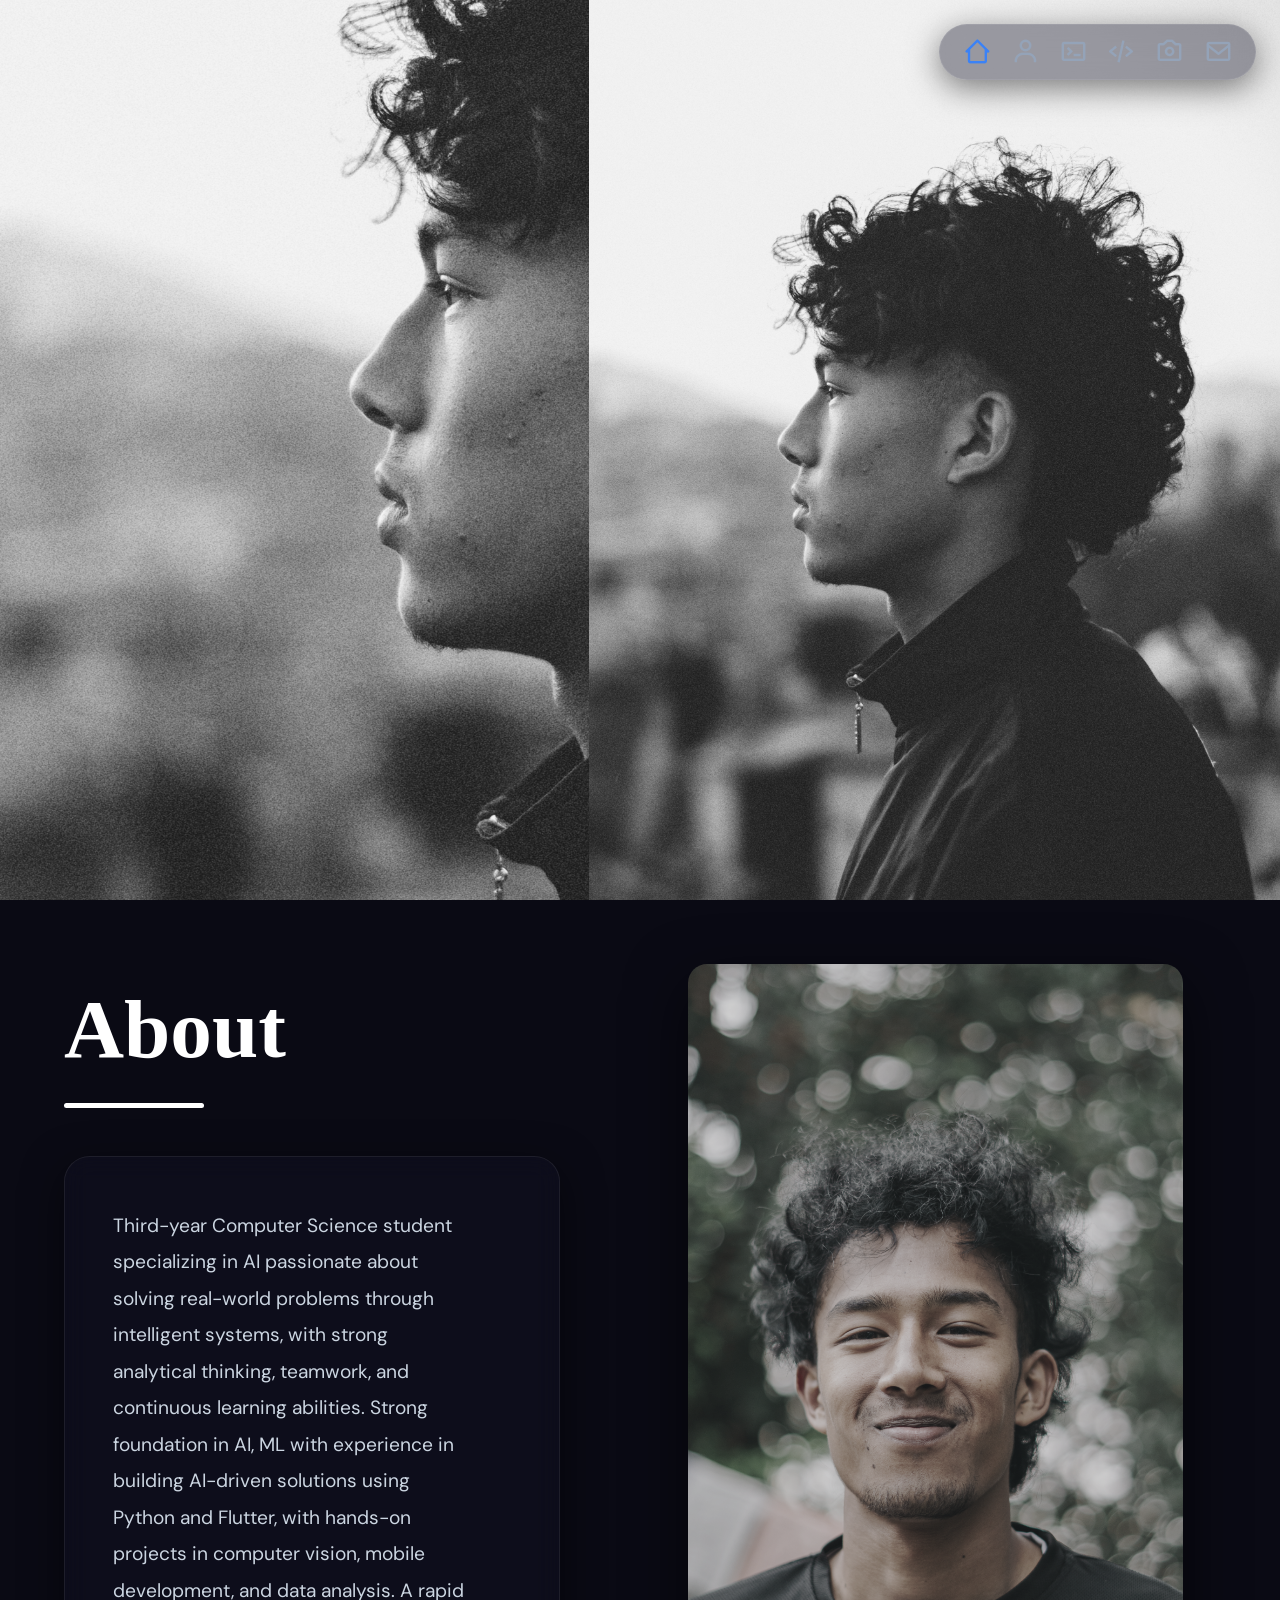
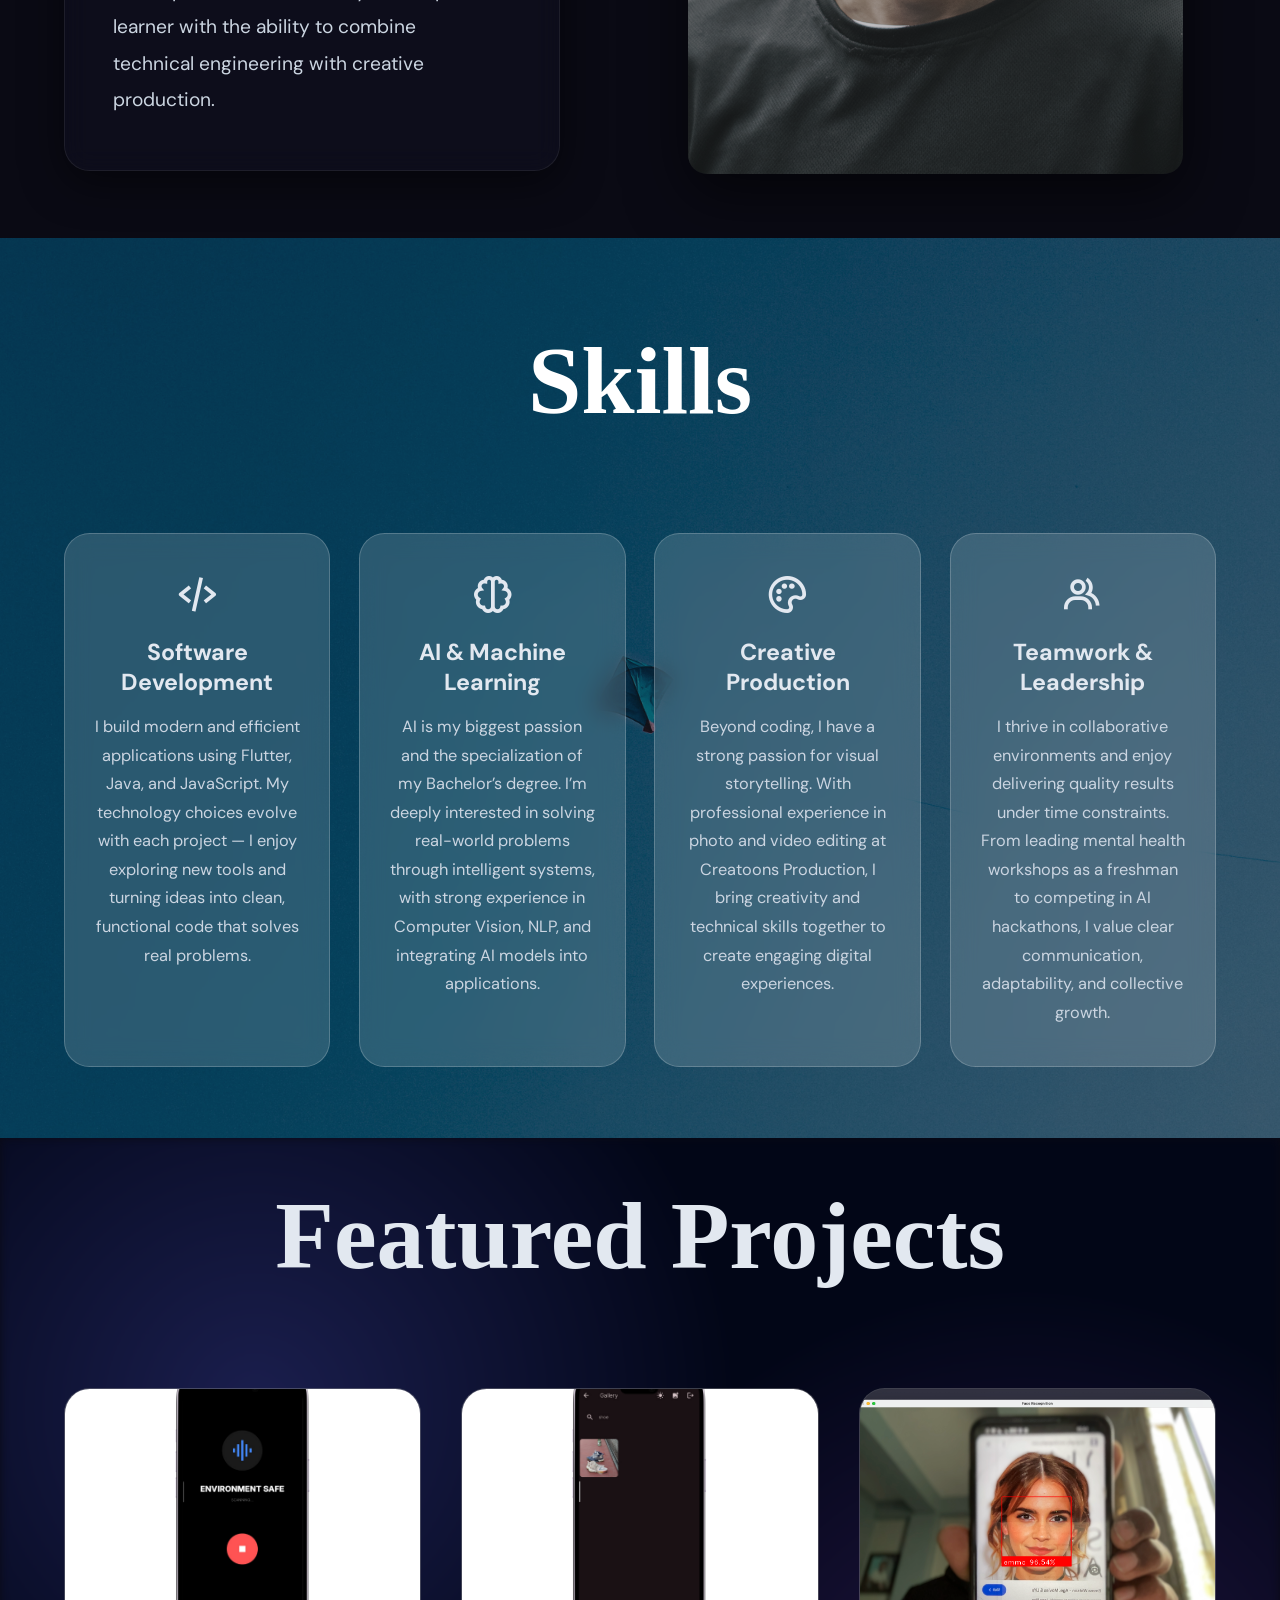
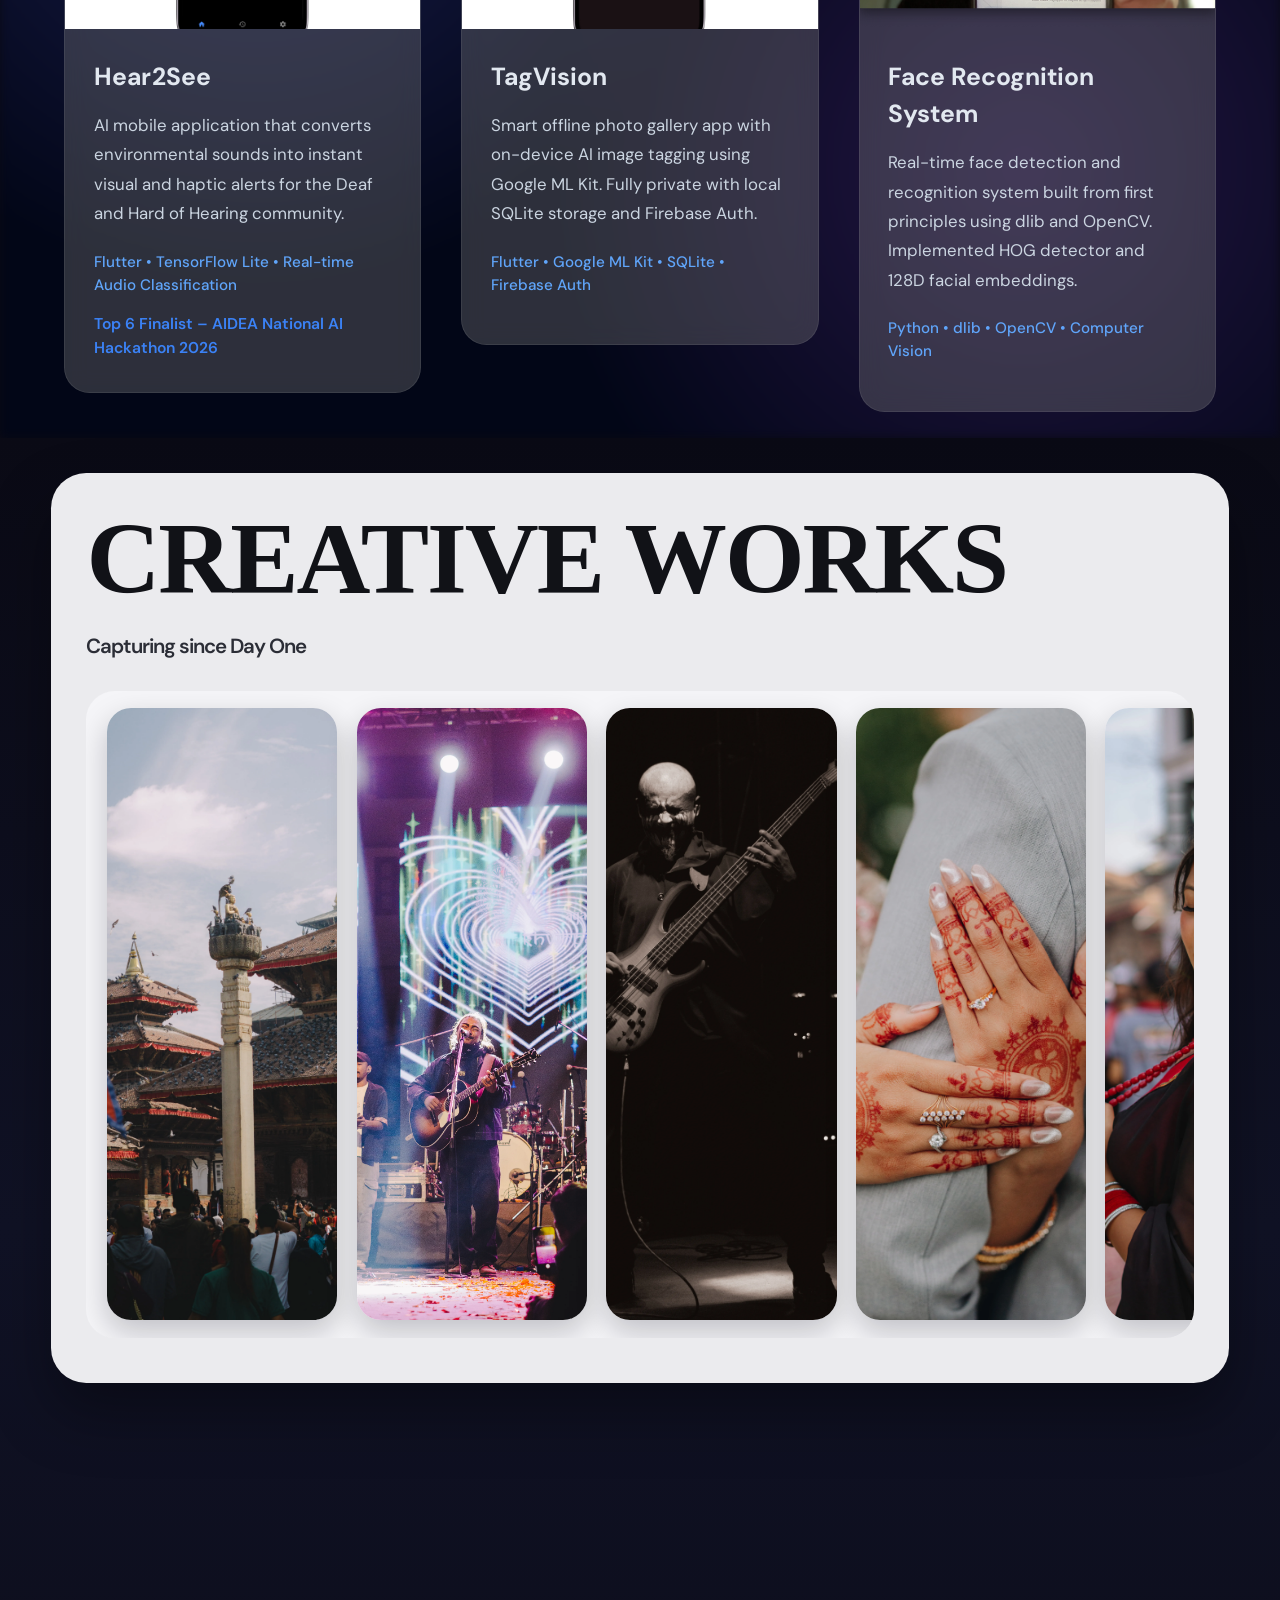
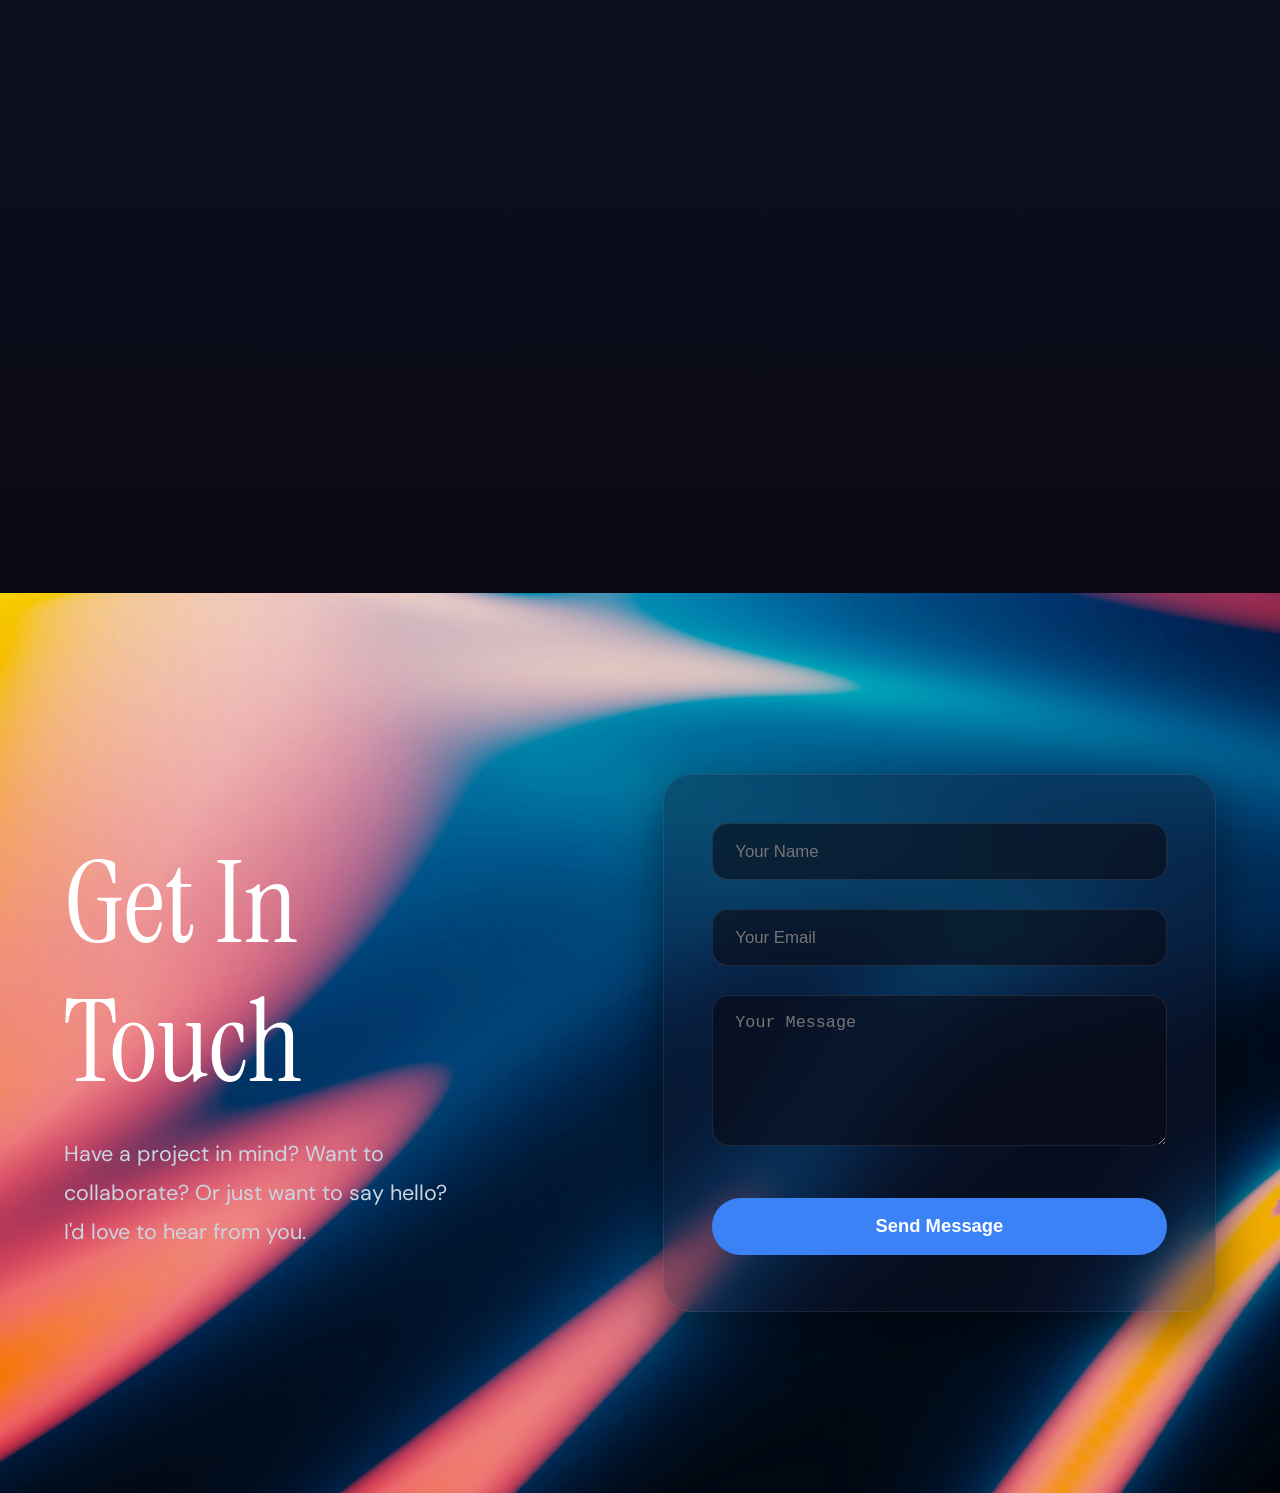
==== homepage.html @ 19d4febe "Initial Commit" ====
<!DOCTYPE html>
<html lang="en">

<head>
   <meta charset="UTF-8" />
   <meta name="viewport" content="width=device-width, initial-scale=1.0" />
   <title>Nipun – Portfolio</title>

   <!-- imports Boxicons as an icon library -->
   <link href="https://cdn.jsdelivr.net/npm/boxicons@2.1.4/css/boxicons.min.css" rel="stylesheet" />
   <link href="https://fonts.googleapis.com/css2?family=Instrument+Serif&display=swap" rel="stylesheet">
   <link href="https://fonts.googleapis.com/css2?family=DM+Sans:wght@400;500;700&display=swap" rel="stylesheet">
   <!-- <link rel="stylesheet" href="assets/css/style.css"> -->
   <link rel="stylesheet" href="styles.css">

</head>

<body>

   <!-- NAVBAR -->
   <nav class="navbar">
      <div class="nav-item" data-section="contact">
         <i class='bx bx-envelope'></i>
         <span class="label">Contact</span>
      </div>
      <div class="nav-item" data-section="photography">
         <i class='bx bx-camera'></i>
         <span class="label">Craft</span>
      </div>
      <div class="nav-item" data-section="projects">
         <i class='bx bx-code-alt'></i>
         <span class="label">Projects</span>
      </div>
      <div class="nav-item" data-section="skills">
         <i class='bx bx-terminal'></i>
         <span class="label">Skills</span>
      </div>
      <div class="nav-item" data-section="about">
         <i class='bx bx-user'></i>
         <span class="label">About</span>
      </div>
      <div class="nav-item active" data-section="home"> <!-- example active state -->
         <i class='bx bx-home-alt-2'></i>
         <span class="label">Home</span>
      </div>
   </nav>

   <!-- HERO -->
   <section class="hero" id="home">
      <div class="hero-bg"></div>

      <!-- <div class="glass-panel"> -->
      <!-- <div class="greeting">Hi,</div> -->
      <!-- <h1 class="name">
            I'm <span>Nipun</span>
         </h1>
         <div class="role">CS Student | Photographer | Videographer | Editor</div>
         <a href="#contact" class="btn">Contact</a>

         <div class="social">
            <a href="https://www.linkedin.com/in/nipun-manandhar-06a4a7226/" target="_blank"><i
                  class='bx bxl-linkedin'></i></a>
            <a href="https://www.instagram.com/nipunmn" target="_blank"><i class='bx bxl-instagram'></i></a>
            <a href="https://github.com/nipunmnndhr10" target="_blank"><i class='bx bxl-github'></i></a>
         </div>http://127.0.0.1:5501/assets/img/about.jpg
      </div> -->

      <div class="hero-right">
         <img src="assets/img/about.jpg" alt="Nipun" class="profile-img">
      </div>
   </section>

   <!-- Placeholder sections -->
   <!-- ABOUT SECTION -->
   <section class="about" id="about">
      <!-- Optional background image (blurred or dark overlay) -->
      <div class="about-bg">

         <!-- <img src="assets/img/about-bg.JPG"> -->
      </div>

      <div class="about-container">
         <!-- Left: Bio content -->
         <div class="about-content">
            <h5 class="about-title">About</h5>

            <div class="about-card">
               <p class="about-text">
                  Third-year Computer Science student specializing in AI passionate about solving real-world
                  problems through intelligent systems, with strong analytical thinking, teamwork, and
                  continuous learning abilities. Strong foundation in AI, ML with experience in building AI-driven
                  solutions using Python and Flutter, with hands-on projects in computer vision, mobile
                  development, and data analysis. A rapid learner with the ability to combine technical engineering with
                  creative production.
               </p>
            </div>
         </div>

         <!-- Right: Large profile photo -->
         <div class="about-image">
            <img src="assets/img/about-prof.jpg" alt="Nipun" class="profile-photo">
         </div>
      </div>
   </section>


   <!-- SKILLS SECTION -->
   <section class="skills" id="skills">
      <div class="skills-bg"></div>
      <div class="skills-overlay"></div>

      <div class="skills-container">
         <h2 class="skills-main-title">Skills</h2>

         <div class="skill-cards-grid">

            <div class="skill-card">
               <i class='bx bx-code-alt skill-icon'></i>
               <h3 class="skill-domain">Software Development</h3>
               <p class="skill-desc">
                  I build modern and efficient applications using Flutter, Java, and JavaScript.
                  My technology choices evolve with each project — I enjoy exploring new tools
                  and turning ideas into clean, functional code that solves real problems.
               </p>
            </div>

            <div class="skill-card">
               <i class='bx bx-brain skill-icon'></i>
               <h3 class="skill-domain">AI &amp; Machine Learning</h3>
               <p class="skill-desc">
                  AI is my biggest passion and the specialization of my Bachelor’s degree.
                  I’m deeply interested in solving real-world problems through intelligent systems,
                  with strong experience in Computer Vision, NLP, and integrating AI models into applications.
               </p>
            </div>

            <div class="skill-card">
               <i class='bx bx-palette skill-icon'></i>
               <h3 class="skill-domain">Creative Production</h3>
               <p class="skill-desc">
                  Beyond coding, I have a strong passion for visual storytelling.
                  With professional experience in photo and video editing at Creatoons Production,
                  I bring creativity and technical skills together to create engaging digital experiences.
               </p>
            </div>

            <div class="skill-card">
               <i class='bx bx-group skill-icon'></i>
               <h3 class="skill-domain">Teamwork &amp; Leadership</h3>
               <p class="skill-desc">
                  I thrive in collaborative environments and enjoy delivering quality results under time constraints.
                  From leading mental health workshops as a freshman to competing in AI hackathons,
                  I value clear communication, adaptability, and collective growth.
               </p>
            </div>

         </div>
      </div>
   </section>

   <!-- PROJECTS SECTION -->
   <section class="projects" id="projects">
      <div class="projects-bg"></div>
      <div class="projects-overlay"></div>

      <div class="projects-container">
         <h2 class="projects-title">Featured Projects</h2>

         <div class="projects-grid">

            <!-- Project 1: Hear2See -->
            <a href="https://github.com/nipunmnndhr10/Hear2See" class="project-link" target="_blank"
               rel="noopener noreferrer">

               <div class="project-card">

                  <div class="thumbnail-wrapper">
                     <img src="assets/img/projects/hear2see.png" alt="Hear2See" class="project-thumbnail">
                  </div>
                  <div class="project-info">
                     <h3>Hear2See</h3>
                     <p class="project-desc">
                        AI mobile application that converts environmental sounds into instant visual and haptic alerts
                        for
                        the Deaf and Hard of Hearing community.
                     </p>
                     <div class="tech-stack">
                        Flutter • TensorFlow Lite • Real-time Audio Classification
                     </div>
                     <p class="project-highlight">Top 6 Finalist – AIDEA National AI Hackathon 2026</p>
                  </div>
               </div>
            </a>

            <!-- Project 2: TagVision -->
            <a href="https://github.com/nipunmnndhr10/TagVision" class="project-link" target="_blank"
               rel="noopener noreferrer">

               <div class="project-card">
                  <div class="thumbnail-wrapper">
                     <img src="assets/img/projects/tagvis.png" alt="TagVision" class="project-thumbnail">
                  </div>
                  <div class="project-info">
                     <h3>TagVision</h3>
                     <p class="project-desc">
                        Smart offline photo gallery app with on-device AI image tagging using Google ML Kit. Fully
                        private
                        with local SQLite storage and Firebase Auth.
                     </p>
                     <div class="tech-stack">
                        Flutter • Google ML Kit • SQLite • Firebase Auth
                     </div>
                  </div>
               </div>
            </a>

            <!-- Project 3: Face Recognition System -->
            <a href="https://github.com/nipunmnndhr10/FaceRecog_dlib" class="project-link" target="_blank"
               rel="noopener noreferrer">

               <div class="project-card">
                  <div class="face-recog-thumbnail">
                     <img src="assets/img/projects/face-recognition.png" alt="Face Recognition System"
                        class="project-thumbnail">
                  </div>
                  <div class="project-info">
                     <h3>Face Recognition System</h3>
                     <p class="project-desc">
                        Real-time face detection and recognition system built from first principles using dlib and
                        OpenCV.
                        Implemented HOG detector and 128D facial embeddings.
                     </p>
                     <div class="tech-stack">
                        Python • dlib • OpenCV • Computer Vision
                     </div>
                  </div>
               </div>
            </a>

         </div>
      </div>
   </section>

   <!-- PHOTOGRAPHY SECTION -->
   <section class="photography" id="photography">
      <div class="photo-scroll-stage">
         <div class="photography-container">
            <h2 class="photography-title">Creative Works</h2>
            <p class="photography-subtitle">Capturing since Day One</p>

            <div class="photo-gallery-shell">
               <div class="photo-gallery" id="photoGalleryTrack">
                  <figure class="photo-panel"><img src="assets/img/photographs/photo-1.webp" alt="Photography 1"
                        class="photo">
                  </figure>
                  <figure class="photo-panel"><img src="assets/img/photographs/photo-2.webp" alt="Photography 2"
                        class="photo">
                  </figure>
                  <figure class="photo-panel"><img src="assets/img/photographs/photo-3.webp" alt="Photography 3"
                        class="photo">
                  </figure>
                  <figure class="photo-panel"><img src="assets/img/photographs/photo-4.webp" alt="Photography 4"
                        class="photo">
                  </figure>
                  <figure class="photo-panel"><img src="assets/img/photographs/photo-5.webp" alt="Photography 5"
                        class="photo">
                  </figure>
                  <figure class="photo-panel"><img src="assets/img/photographs/photo-6.webp" alt="Photography 6"
                        class="photo">
                  </figure>
                  <figure class="photo-panel"><img src="assets/img/photographs/photo-7.webp" alt="Photography 7"
                        class="photo">
                  </figure>
                  <figure class="photo-panel"><img src="assets/img/photographs/photo-8.webp" alt="Photography 8"
                        class="photo">
                  </figure>
                  <figure class="photo-panel"><img src="assets/img/photographs/photo-9.webp" alt="Photography 9"
                        class="photo">
                  </figure>
                  <figure class="photo-panel"><img src="assets/img/photographs/photo-10.webp" alt="Photography 10"
                        class="photo">
                  </figure>
               </div>
            </div>
         </div>

      </div>
      <div class="photography-video-shell">
         <a class="photography-video-link"
            href="https://www.youtube.com/watch?v=9oNBSmktiyc&list=RD9oNBSmktiyc&start_radio=1" target="_blank"
            rel="noreferrer">
            <video id="photoVideo" muted playsinline autoplay loop preload="auto">
               <source src="assets/vid/mv_portfolio.mp4" type="video/mp4" />
            </video>
            <div class="video-caption">
               <h3>Urja - "Aaideu"</h3>
               <p>Music Video for Urja, 2024</p>
            </div>
         </a>
      </div>
   </section>

   <!-- CONTACT SECTION -->
   <section class="contact" id="contact">
      <div class="contact-container">

         <div class="contact-left">
            <h2 class="contact-title">Get In Touch</h2>
            <p class="contact-subtitle">
               Have a project in mind? Want to collaborate? Or just want to say hello?<br>
               I'd love to hear from you.
            </p>
         </div>

         <div class="contact-right">
            <form action="https://formspree.io/f/YOUR_FORM_ID" method="POST" class="contact-form">

               <div class="form-group">
                  <input type="text" name="name" placeholder="Your Name" required>
               </div>

               <div class="form-group">
                  <input type="email" name="email" placeholder="Your Email" required>
               </div>

               <div class="form-group">
                  <textarea name="message" rows="6" placeholder="Your Message" required></textarea>
               </div>

               <button type="submit" class="submit-btn">Send Message</button>
            </form>
         </div>

      </div>
   </section>

   <script src="scripts.js" defer></script>

</body>

</html>
---- styles.css ----
* {
	margin: 0;
	/*removes default browser spacing*/
	padding: 0;
	box-sizing: border-box;
	/*makes width and height include padding and border*/
}

body {
	/* font-family: system-ui, -apple-system, BlinkMacSystemFont, 'Segoe UI', Roboto, sans-serif; */
	font-family: "DM Sans", system-ui, -apple-system, BlinkMacSystemFont,
		 "Segoe UI", Roboto, "Helvetica Neue", Arial, sans-serif;

	background: #0a0a15;
	color: #e2e8f0;
	line-height: 1.5;
	scroll-behavior: smooth;
}

/* ── NAVBAR ─────────────────────────────────────────────── */
.navbar {
	position: fixed;
	top: 1.5rem;
	right: 1.5rem;
	z-index: 1000;
	/*to ensure it stays on top of everything*/
	display: flex;
	flex-direction: row-reverse;
	/* reverses order so icons appear from right to left */
	gap: 1.2rem;
	align-items: center;
	background: rgba(20, 20, 40, 0.4);
	backdrop-filter: blur(12px);
	-webkit-backdrop-filter: blur(12px);
	padding: 0.8rem 1.4rem;
	border-radius: 3rem;
	border: 1px solid rgba(255, 255, 255, 0.08);
	box-shadow: 0 8px 32px rgba(0, 0, 0, 0.5);
}

.nav-item {
	position: relative;
	display: flex;
	align-items: center;
	color: #94a3b8;
	font-size: 1.8rem;
	transition: all 0.3s ease;
	cursor: pointer;
}

/* .active is a class that JavaScript dynamically adds to the nav item when that section is in view. */
.nav-item.active {
	color: #3b82f6;
	/* change icon color for active page */
}

.nav-item:hover {
	color: #ffffff;
	transform: translateY(-3px);
}

/* select any element with the class 'label' that is a child of '.nav-item' */
.nav-item .label {
	position: absolute;

	top: 140%;
	/* place below icon */
	left: 50%;
	/* center horizontally */
	transform: translateX(-50%) translateY(-8px);

	white-space: nowrap;
	background: rgba(20, 20, 40, 0.85);
	backdrop-filter: blur(10px);
	color: #e2e8f0;
	font-size: 0.95rem;
	font-weight: 500;
	padding: 0.5rem 1rem;
	border-radius: 1rem;

	opacity: 0;
	pointer-events: none;
	transition: all 0.3s ease;
	box-shadow: 0 4px 15px rgba(0, 0, 0, 0.4);
}

.nav-item:hover .label {
	opacity: 1;
	transform: translateX(-50%) translateY(0);
}

/* ── HERO (your existing styles kept, only minor adjustments) ── */
.hero {
	position: relative;
	/* take full screen height */
	min-height: 100vh;
	display: flex;
	align-items: center;
	background: #0a0a15;
	overflow: hidden;
	padding: 0 5%;
}

.hero-bg {
	/* absolute + inset 0 -> Makes it stretch to fill the entire .hero */
	position: absolute;
	/* shortcut for top, right, bottom, left all = 0 */
	inset: 0;
	background: url('assets/img/about.jpg') center/cover no-repeat;
	z-index: 1;
}

/* overlay for hero bg */
/* .hero-bg::after {
	 content: "";
	 position: absolute;
	 inset: 0;
	 background: radial-gradient(circle at 30% 50%,
				 rgba(10, 10, 21, 0.92) 0%,
				 rgba(10, 10, 21, 0.88) 20%,
				 rgba(10, 10, 21, 0.65) 35%,
				 rgba(10, 10, 21, 0.35) 50%,
				 transparent 70%);
	 backdrop-filter: blur(10px);
	 -webkit-backdrop-filter: blur(10px);
	 z-index: 2;
} */

.glass-panel {
	position: relative;
	border-radius: 20px;
	z-index: 4;
	width: 48%;
	max-width: 760px;
	padding: 5rem 4rem 5rem 2.5rem;
	background: rgba(20, 20, 40, 0.22);
	backdrop-filter: blur(18px) saturate(160%);
	-webkit-backdrop-filter: blur(18px) saturate(160%);
	border: 1px solid rgba(255, 255, 255, 0.06);
	border-right: none;
	border-top-left-radius: 1.4rem;
	border-bottom-left-radius: 1.4rem;
	box-shadow: 0 12px 40px rgba(0, 0, 0, 0.5);
}

.hero-right {
	position: absolute;
	inset: 0 0 0 46%;
	z-index: 3;
}

.profile-img {
	/* fill the .hero-right container completely */
	width: 100%;
	height: 100%;
	object-fit: cover;
	object-position: center 30%;
	display: block;
}

.greeting {
	font-size: 1.6rem;
	font-weight: 500;
	color: #cbd5e1;
	margin-bottom: 1.2rem;
}

.name {
	/* responsive font size clamp(min, preferred, max) */
	font-size: clamp(3.8rem, 9vw, 8.5rem);
	font-weight: 800;
	line-height: 0.92;
	letter-spacing: -0.05em;
	margin-bottom: 0.7rem;
}

.name span {
	color: #3b82f6;
}

.role {
	font-size: clamp(1.4rem, 2.5vw, 1.75rem);
	font-weight: 600;
	color: #cbd5e1;
	margin-bottom: 3rem;
	margin-top: 2rem;
}

.btn {
	display: inline-block;
	background: #3b82f6;
	color: white;
	font-size: 1.2rem;
	font-weight: 600;
	padding: 1rem 2.6rem;
	border-radius: 9999px;
	text-decoration: none;
	transition: all 0.3s ease;
	box-shadow: 0 10px 30px rgba(59, 130, 246, 0.35);
}

.btn:hover {
	background: #2563eb;
	transform: translateY(-4px);
	box-shadow: 0 20px 45px rgba(59, 130, 246, 0.45);
}

.social {
	margin-top: 4rem;
	display: flex;
	gap: 2.2rem;
}

.social a {
	color: #94a3b8;
	font-size: 2.2rem;
	transition: all 0.3s ease;
}

.social a:hover {
	color: #3b82f6;
	transform: translateY(-5px);
}

/* ── SECTIONS (placeholders) ────────────────────────────────── */
section:not(.hero) {
	min-height: 100vh;
	display: flex;
	align-items: center;
	justify-content: center;
	padding: 4rem 5%;
	background: rgba(10, 10, 21, 0.6);
}

.section-title {
	font-size: clamp(4rem, 10vw, 10rem);
	font-weight: 800;
	color: rgba(255, 255, 255, 0.15);
	text-align: center;
	user-select: none;
}



/* ── RESPONSIVE ─────────────────────────────────────────────── */

/* apply these styles only when the screen width is 1100px or less - done to adapt to smaller screens */
@media (max-width: 1100px) {
	.navbar {
		top: 1rem;
		right: 1rem;
		padding: 0.7rem 1.2rem;
		gap: 1rem;
	}

	.nav-item {
		font-size: 1.6rem;
	}

	.glass-panel {
		width: 100%;
		max-width: none;
		padding: 5rem 2.5rem 6rem;
		border-radius: 1.2rem;
	}

	.hero-right {
		inset: 0;
		z-index: 1;
	}
}

@media (max-width: 640px) {
	.navbar {
		right: 0.8rem;
		top: 0.8rem;
		padding: 0.6rem 1rem;
		gap: 0.9rem;
	}

	.nav-item {
		font-size: 1.5rem;
	}

	.nav-item .label {
		font-size: 0.85rem;
		padding: 0.4rem 0.9rem;
	}
}

/* ── ABOUT SECTION ─────────────────────────────────────────────── */
.about {
	position: relative;
	min-height: 100vh;
	display: flex;
	align-items: center;
	background: #0a0a15;
	overflow: hidden;
	padding: 6rem 5% 4rem;
}

.about-bg {
	position: absolute;
	inset: 0;
	background: url('assets/img/about-bg.JPG') center/cover no-repeat;
	/* optional subtle bg */
	opacity: 0.50;
	z-index: 1;
	/* filter: blur(2px); */
}

.about-container {
	position: relative;
	z-index: 2;
	display: grid;
	grid-template-columns: 1fr 1fr;
	gap: 6rem;
	max-width: 1400px;
	width: 100%;
	margin: 0 auto;
	align-items: center;
}

.about-content {
	padding-right: 2rem;
}

.about-title {
   font-family: 'Inter';

	font-size: clamp(2.7rem, 6.5vw, 6rem);
	/* ~1.5× smaller than original */
	font-weight: 800;
	color: #ffffff;
	text-align: center;
	margin-bottom: 4rem;
	position: relative;
	display: inline-block;
}

.about-title::after {
	content: "";
	position: absolute;
	bottom: -16px;
	left: 0;
	width: 140px;
	height: 5px;
	background: #ffffff;
	border-radius: 3px;
}

.about-card {
	background: rgba(20, 20, 40, 0.35);
	backdrop-filter: blur(12px);
	-webkit-backdrop-filter: blur(12px);
	border: 1px solid rgba(255, 255, 255, 0.07);
	border-radius: 1.6rem;
	padding: 3.2rem 3rem;
	box-shadow: 0 12px 40px rgba(0, 0, 0, 0.5);
}

.about-name {
	font-size: clamp(3.5rem, 8vw, 7rem);
	font-weight: 800;
	line-height: 0.95;
	margin-bottom: 1.8rem;
	color: #e2e8f0;
}

.about-name span {
	color: #3b82f6;
}

.about-text {
	font-size: 1.2rem;
	line-height: 1.9;
	color: #cbd5e1;
	max-width: 90%;
}

/* Right image */
.about-image {
	position: relative;
	height: 90vh;
	width: 55vh;
	border-radius: 1.2rem;
	overflow: hidden;
	box-shadow: 0 20px 60px rgba(0, 0, 0, 0.6);
}

.profile-photo {
	width: 100%;
	height: 100%;
	object-fit: cover;
	object-position: center 35%;
	filter: grayscale(60%) contrast(90%) brightness(90%);
	transition: filter 0.6s ease;
}

.profile-photo:hover {
	filter: grayscale(0%) contrast(100%) brightness(100%);
}

.skills-bg {
	position: absolute;
	inset: 0;
	background: url('assets/img/about-bg.JPG') center/cover no-repeat;
	/* optional subtle bg */
	opacity: 0.50;
	z-index: 1;
	/* filter: blur(2px); */
}

/* ── RESPONSIVE ─────────────────────────────────────────────── */
@media (max-width: 1100px) {
	.about-container {
		grid-template-columns: 1fr;
		gap: 4rem;
		text-align: center;
	}

	.about-content {
		padding: 0 1rem;
	}

	.about-title {
		text-align: center;
	}

	.about-title::after {
		left: 50%;
		transform: translateX(-50%);
	}

	.about-card {
		padding: 2.5rem 2rem;
	}

	.about-image {
		height: 70vh;
		max-width: 500px;
		margin: 0 auto;
	}
}

@media (max-width: 640px) {
	.about {
		padding: 5rem 5% 3rem;
	}

	.about-title {
		font-size: clamp(3.5rem, 12vw, 6rem);
	}

	.about-name {
		font-size: clamp(3rem, 11vw, 5.5rem);
	}

	.about-text {
		font-size: 1.15rem;
	}

	.about-image {
		height: 60vh;
	}
}

/* ── SKILLS SECTION ─────────────────────────────────────────────── */
.skills {
	position: relative;
	min-height: 100vh;
	display: flex;
	align-items: center;
	/* background: #0a0a15; */
	overflow: hidden;
	padding: 0 5%;
}

.skills-bg {
	position: absolute;
	inset: 0;
	background: url('assets/img/skills-bg.jpg') center/cover no-repeat;
	z-index: 1;
}

.skills-overlay {
	position: absolute;
	inset: 0;
	/* background: radial-gradient(ellipse at center,
				rgba(10, 10, 21, 0) 60%,
				rgba(10, 10, 21, 0.15) 85%,
				rgba(10, 10, 21, 0.25) 100%); */
	z-index: 2;
}

.skills-container {
	position: relative;
	z-index: 3;
	max-width: 1400px;
	width: 100%;
	margin: 0 auto;
}

.skills-main-title {
   font-family: 'Inter';

	font-size: clamp(3.5rem, 8vw, 6rem);
	font-weight: 800;
	color: #ffffff;
	text-align: center;
	margin-bottom: 5rem;
}

.skill-cards-grid {
	display: grid;
	grid-template-columns: repeat(4, 1fr);
	/* 4 cards horizontally */
	gap: 1.8rem;
}

.skill-card {
	background: rgba(20, 20, 40, 0.35);
	backdrop-filter: blur(12px);
	-webkit-backdrop-filter: blur(12px);
	background: rgba(255, 255, 255, 0.15);
	/* border: 1px rgba(255, 255, 255, 0.07); */
	border: 1px solid rgba(255, 255, 255, 0.2);
	border-radius: 1.6rem;
	padding: 2.4rem 1.8rem;
	text-align: center;
	transition: all 0.4s ease;
	min-height: 280px;
	display: flex;
	flex-direction: column;
	align-items: center;
}

.skill-card:hover {
	transform: translateY(-10px);
	box-shadow: 0 20px 50px rgba(169, 169, 169, 0.55);
}

.skill-icon {
	font-size: 2.8rem;
	margin-bottom: 1.2rem;
}

.skill-domain {
	font-size: 1.45rem;
	font-weight: 700;
	color: #e2e8f0;
	margin-bottom: 1rem;
	line-height: 1.3;
}

.skill-desc {
	font-size: 1.02rem;
	/* Slightly reduced for better fit */
	line-height: 1.75;
	color: #cbd5e1;
}

/* Responsive - Stack on smaller screens */
@media (max-width: 1200px) {
	.skill-cards-grid {
		grid-template-columns: repeat(2, 1fr);
		/* 2 cards per row on tablets */
	}
}

@media (max-width: 768px) {
	.skill-cards-grid {
		grid-template-columns: 1fr;
		/* 1 card per row on mobile */
	}

	.skill-card {
		min-height: auto;
		padding: 2.2rem 1.6rem;
	}
}

/* ── PROJECTS SECTION ─────────────────────────────────────────────── */
.projects {
	position: relative;
	height: 100vh;
	display: flex;
	align-items: center;
	background: #0a0a15;
	overflow: hidden;
	padding: 0 5%;
}

.thumbnail-wrapper {
	height: 240px;
	overflow: hidden;
	/* this is the key */
}

.projects-bg {
	position: absolute;
	inset: 0;
	/* background: url('assets/img/projects-bg.jpg') center/cover no-repeat; */
	background:
		radial-gradient(circle at 20% 30%, rgba(99, 102, 241, 0.25), transparent 40%),
		radial-gradient(circle at 80% 70%, rgba(168, 85, 247, 0.2), transparent 40%),
		#020617;
	color: white;
	/* Change to your preferred background */
	z-index: 1;
	filter: blur(5px);
}

.projects-overlay {
	position: absolute;
	inset: 0;
	/* background: radial-gradient(circle at 70% 50%, rgba(10, 10, 21, 0.92) 0%, rgba(10, 10, 21, 0.75) 50%, transparent 80%); */
	z-index: 2;
}

.projects-container {
	position: relative;
	z-index: 3;
	max-width: 1400px;
	width: 100%;
	margin: 0 auto;
}

.projects-title {
   font-family: 'Inter';
	font-size: clamp(3.5rem, 8vw, 6rem);
	font-weight: 800;
	text-align: center;
	margin-bottom: 5rem;
}

.projects-grid {
	display: grid;
	grid-template-columns: repeat(auto-fit, minmax(340px, 1fr));
	gap: 2.5rem;
}

.project-card {
	background: rgba(127, 127, 127, 0.35);
	backdrop-filter: blur(12px);
	-webkit-backdrop-filter: blur(12px);
	border: 1px solid rgba(255, 255, 255, 0.07);
	border-radius: 1.6rem;
	overflow: hidden;
	transition: all 0.4s ease;
   cursor: pointer;
}

.project-link {
  text-decoration: none;
  color: inherit;
  display: block;
}

.project-card:hover {
	transform: translateY(-12px);
	box-shadow: 0 20px 50px rgba(131, 153, 187, 0.6);
}

/* Thumbnail Area */
.project-thumbnail {
	width: 100%;
	height: 240px;
	object-fit: cover;
	object-position: center -100%;
	transform: scale(2);
	display: block;
}

.face-recog-thumbnail {
	width: 100%;
	height: 240px;
	/* object-fit: cover; */
	/* object-position: center -120%; */
	transform: scale(0.5);
	display: block;

}

/* Card Content */
.project-info {
	padding: 1.8rem 1.8rem 2rem;
}

.project-info h3 {
	font-size: 1.55rem;
	font-weight: 700;
	color: #e2e8f0;
	margin-bottom: 1rem;
}

.project-desc {
	font-size: 1.05rem;
	line-height: 1.75;
	color: #cbd5e1;
	margin-bottom: 1.4rem;
}

.tech-stack {
	font-size: 0.95rem;
	color: #60a5fa;
	font-weight: 500;
	margin-bottom: 1rem;
}

.project-highlight {
	font-size: 0.98rem;
	color: #3b82f6;
	font-weight: 600;
}

/* Responsive */
@media (max-width: 1100px) {
	.projects-grid {
		grid-template-columns: repeat(2, 1fr);
	}
}

@media (max-width: 768px) {
	.projects-grid {
		grid-template-columns: 1fr;
	}
}

/* ── PHOTOGRAPHY SECTION ─────────────────────────────────────────────── */
section.photography {
	position: relative;
	min-height: 195vh;
	display: block;
	align-items: stretch;
	justify-content: initial;
	background: linear-gradient(180deg, #0a0a15 0%, #101225 45%, #0a0a15 100%);


	/* background: url('assets/img/photography-bg.jpg') center/cover no-repeat; */
	overflow: hidden;
	padding: 0;
}

.photo-scroll-stage {
	position: sticky;
	top: 0;
	min-height: 100vh;
	display: flex;
	align-items: center;
	justify-content: center;
	padding: 2.2rem 1.8%;
}

.photography-container {
	position: relative;
	z-index: 2;

	width: clamp(320px, 92vw, 1890px);


	margin: 0 auto 10px;

	background: #ebebee;
	border-radius: 2.2rem;
	padding: 2.4rem 2.2rem 2.8rem;
	box-shadow: 0 30px 60px rgba(0, 0, 0, 0.35);
}

/* .photography-container {
	position: relative;
	z-index: 2;

	width: clamp(300px, 88vw, 1890px);
	margin: 0 auto 10px;

	background: rgba(20, 20, 40, 0.25);

	backdrop-filter: blur(18px) saturate(160%);
	-webkit-backdrop-filter: blur(18px) saturate(160%);

	border: 1px solid rgba(255, 255, 255, 0.08);
	border-radius: 2.2rem;

	padding: 2.4rem 2.2rem 2.8rem;

	box-shadow: 0 30px 60px rgba(0, 0, 0, 0.35);
} */

.photography-title {
   font-family: 'Inter';
	font-size: clamp(2.8rem, 8vw, 7rem);
   /* letter-spacing: -5px; */
	font-weight: 1500;
	letter-spacing: -0.02em;
	text-transform: uppercase;
	color: #111217;
	text-align: left;
	line-height: 0.92;
	margin-bottom: 1.6rem;
}

.photography-subtitle {
   letter-spacing: -1px;

	font-size: clamp(1rem, 1.6vw, 1.35rem);
	color: #2b2d36;
	margin-bottom: 1.8rem;
	max-width: 44ch;
	font-weight: 600;
}

.photo-gallery-shell {
	border-radius: 1.8rem;
	background: #f5f5f8;
	padding: 1.1rem 1.3rem;
	overflow: hidden;
}

.photo-gallery {
	display: flex;
	gap: 1.2rem;
	will-change: transform;
	transform: translate3d(0, 0, 0);
}

.photo-gallery::after {
	content: "";
	flex: 0 0 155px;
	/* extra scroll space */
}

.photo-panel {
	flex: 0 0 clamp(210px, 18vw, 280px);
	height: clamp(380px, 68vh, 700px);
	margin: 0;
	border-radius: 1.5rem;
	overflow: hidden;
	box-shadow: 0 12px 30px rgba(10, 10, 21, 0.22);
	transition: flex-basis 0.45s ease, box-shadow 0.35s ease;
}


.photo {
	width: 100%;
	height: 100%;
	object-fit: cover;
	display: block;
	transition: transform 0.6s ease;
}

.photo-panel:hover {
	flex-basis: clamp(280px, 30vw, 480px);
	box-shadow: 0 24px 45px rgba(10, 10, 21, 0.3);
}

.photo-panel:hover .photo {
	transform: scale(1.04);
}

.photography-video-shell {
	width: clamp(320px, 92vw, 1890px);
	margin: 1.4rem auto 0;
	padding: 1.2rem;
	border-radius: 1.5rem;
	background: #ffffff;
	box-shadow: 0 20px 50px rgba(0, 0, 0, 0.28);
	opacity: 0;
	transform: translateY(18px);
	max-height: 0;
	overflow: hidden;
	pointer-events: none;
	transition: opacity 0.35s ease, transform 0.35s ease, max-height 0.45s ease, margin-top 0.35s ease;
}

.photography-video-shell.is-visible {
	opacity: 1;
	transform: translateY(0);
	max-height: 1200px;
	pointer-events: auto;
	margin-top: 1.4rem;
}

.photography-video-link {
	position: relative;
	display: block;
	width: 100%;
	border-radius: 1rem;
	overflow: hidden;
	text-decoration: none;
	color: inherit;
	cursor: pointer;
}

.photography-video-link video {
	display: block;
	width: 100%;
	height: auto;
	aspect-ratio: 1720 / 800;
	object-fit: cover;
	filter: grayscale(100%);
	transition: filter 0.35s ease, transform 0.35s ease;
}

.photography-video-link:hover video {
	filter: grayscale(0%);
	transform: scale(1.01);
}

.video-caption {
	position: absolute;
	left: 1.5rem;
	bottom: 1.5rem;
	z-index: 2;
	/* max-width: min(560px, 72%);
	padding: 1rem 1.15rem;
	border-radius: 0.9rem;
	background: linear-gradient(180deg, rgba(15, 15, 20, 0.10), rgba(15, 15, 20, 0.60));
	color: #ffffff;
	backdrop-filter: blur(8px);
	box-shadow: 0 8px 30px rgba(0, 0, 0, 0.35); */
	text-align: left;
	mix-blend-mode: difference;
}

.video-caption h3 {
	font-size: 3rem;
	font-weight: 900;
	line-height: 1.1;
	letter-spacing: -0.02em;
	margin-bottom: 0.35rem;

}

.video-caption p {
	font-size: 0.98rem;
	font-weight: 600;
	line-height: 1.45;
	color: rgba(255, 255, 255, 0.9);
}

@media (max-width: 640px) {
	.photography-video-shell {
		padding: 0.8rem;
		border-radius: 1rem;
	}

	.video-caption {
		left: 1rem;
		bottom: 1rem;
		max-width: 85%;
		padding: 0.8rem 0.9rem;
	}

	.video-caption h3 {
		font-size: 1.15rem;
	}

	.video-caption p {
		font-size: 0.9rem;
	}
}

/* Responsive */
@media (max-width: 980px) {
	section.photography {
		min-height: 250vh;
	}

	.photo-scroll-stage {
		padding: 2.2rem 4%;
	}

	.photography-container {
		border-radius: 1.7rem;
		padding: 1.6rem 1.2rem 1.8rem;
	}

	.photo-panel {
		flex-basis: clamp(170px, 29vw, 280px);
		height: clamp(300px, 56vh, 520px);
	}

	.photo-panel:hover {
		flex-basis: clamp(220px, 40vw, 360px);
	}
}

@media (max-width: 480px) {
	section.photography {
		min-height: 210vh;
	}

	.photography-title {
		font-size: clamp(2rem, 11vw, 3.4rem);
	}

	.photography-subtitle {
		margin-bottom: 1rem;
	}

	.photo-gallery-shell {
		padding: 0.8rem;
		border-radius: 1.1rem;
	}

	.photo-panel {
		flex-basis: clamp(150px, 41vw, 220px);
		height: clamp(260px, 48vh, 420px);
		border-radius: 1rem;
	}

	.photo-panel:hover {
		flex-basis: clamp(170px, 52vw, 300px);
	}
}



/* ── CONTACT SECTION ─────────────────────────────────────────────── */
.contact {
  position: relative;
  min-height: 100vh;
  display: flex;
  align-items: center;
  background: #0a0a15;
  overflow: hidden;
  padding: 0 5%;
}

section.contact {
	background: url('assets/img/contact-bg.jpg') center/cover no-repeat;

}

.contact-container {
  position: relative;
  z-index: 2;
  max-width: 1200px;
  width: 100%;
  margin: 0 auto;
  display: grid;
  grid-template-columns: 1fr 1.1fr;
  gap: 6rem;
  align-items: center;
}

.contact-left {
  padding-right: 2rem;
}

.contact-title {
   font-family: 'Instrument Serif', serif;

  font-size: clamp(3.8rem, 9vw, 7.5rem);
  font-weight: 20;
  color: #ffffff;
  margin-bottom: 1.5rem;
  line-height: 1.2;

}

.contact-subtitle {
   font-family: "DM Sans", system-ui, -apple-system, BlinkMacSystemFont,
		 "Segoe UI", Roboto, "Helvetica Neue", Arial, sans-serif;
  font-size: 1.35rem;
  color: #cbd5e1;
  line-height: 1.8;
  max-width: 420px;
}

/* Form Styling */
.contact-form {
  background: rgba(20, 20, 40, 0.35);
  backdrop-filter: blur(16px);
  -webkit-backdrop-filter: blur(16px);
  border: 1px solid rgba(255, 255, 255, 0.08);
  border-radius: 1.8rem;
  padding: 3rem 3rem 3.5rem;
  box-shadow: 0 15px 50px rgba(0, 0, 0, 0.5);
}

.form-group {
  margin-bottom: 1.8rem;
}

.form-group input,
.form-group textarea {
  width: 100%;
  background: rgba(10, 10, 21, 0.6);
  border: 1px solid rgba(255, 255, 255, 0.1);
  border-radius: 1rem;
  padding: 1.1rem 1.4rem;
  color: #e2e8f0;
  font-size: 1.05rem;
  transition: all 0.3s ease;
}

.form-group input:focus,
.form-group textarea:focus {
  outline: none;
  border-color: #3b82f6;
  background: rgba(15, 15, 35, 0.8);
}

.form-group textarea {
  resize: vertical;
  min-height: 140px;
}

.submit-btn {
  width: 100%;
  background: #3b82f6;
  color: white;
  border: none;
  padding: 1.1rem 2rem;
  font-size: 1.15rem;
  font-weight: 600;
  border-radius: 9999px;
  cursor: pointer;
  transition: all 0.3s ease;
  margin-top: 1rem;
}

.submit-btn:hover {
  background: #2563eb;
  transform: translateY(-3px);
  box-shadow: 0 15px 35px rgba(59, 130, 246, 0.4);
}

/* Responsive */
@media (max-width: 1100px) {
  .contact-container {
    grid-template-columns: 1fr;
    gap: 4rem;
    text-align: center;
  }
  
  .contact-left {
    padding: 0;
  }
  
  .contact-form {
    padding: 2.8rem 2.2rem;
  }
}

@media (max-width: 640px) {
  .contact {
    padding: 5rem 5% 6rem;
  }
}
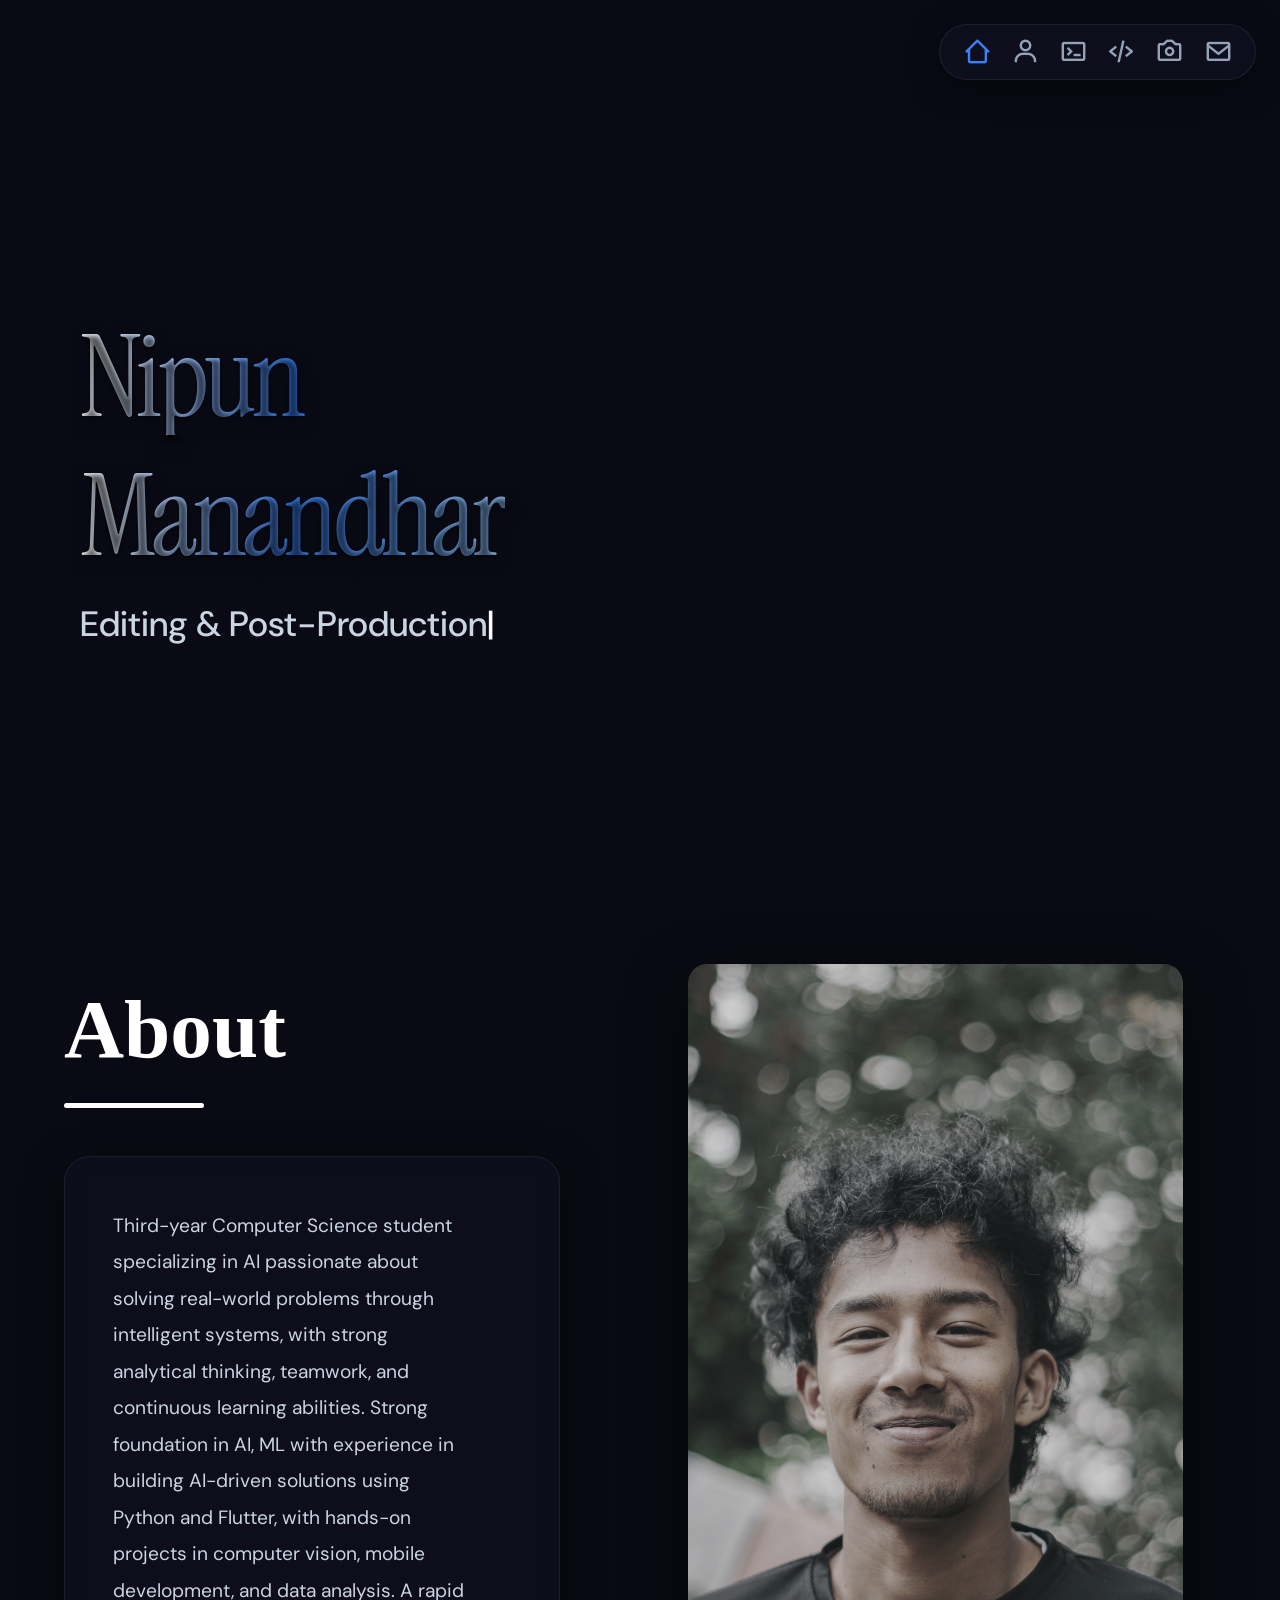
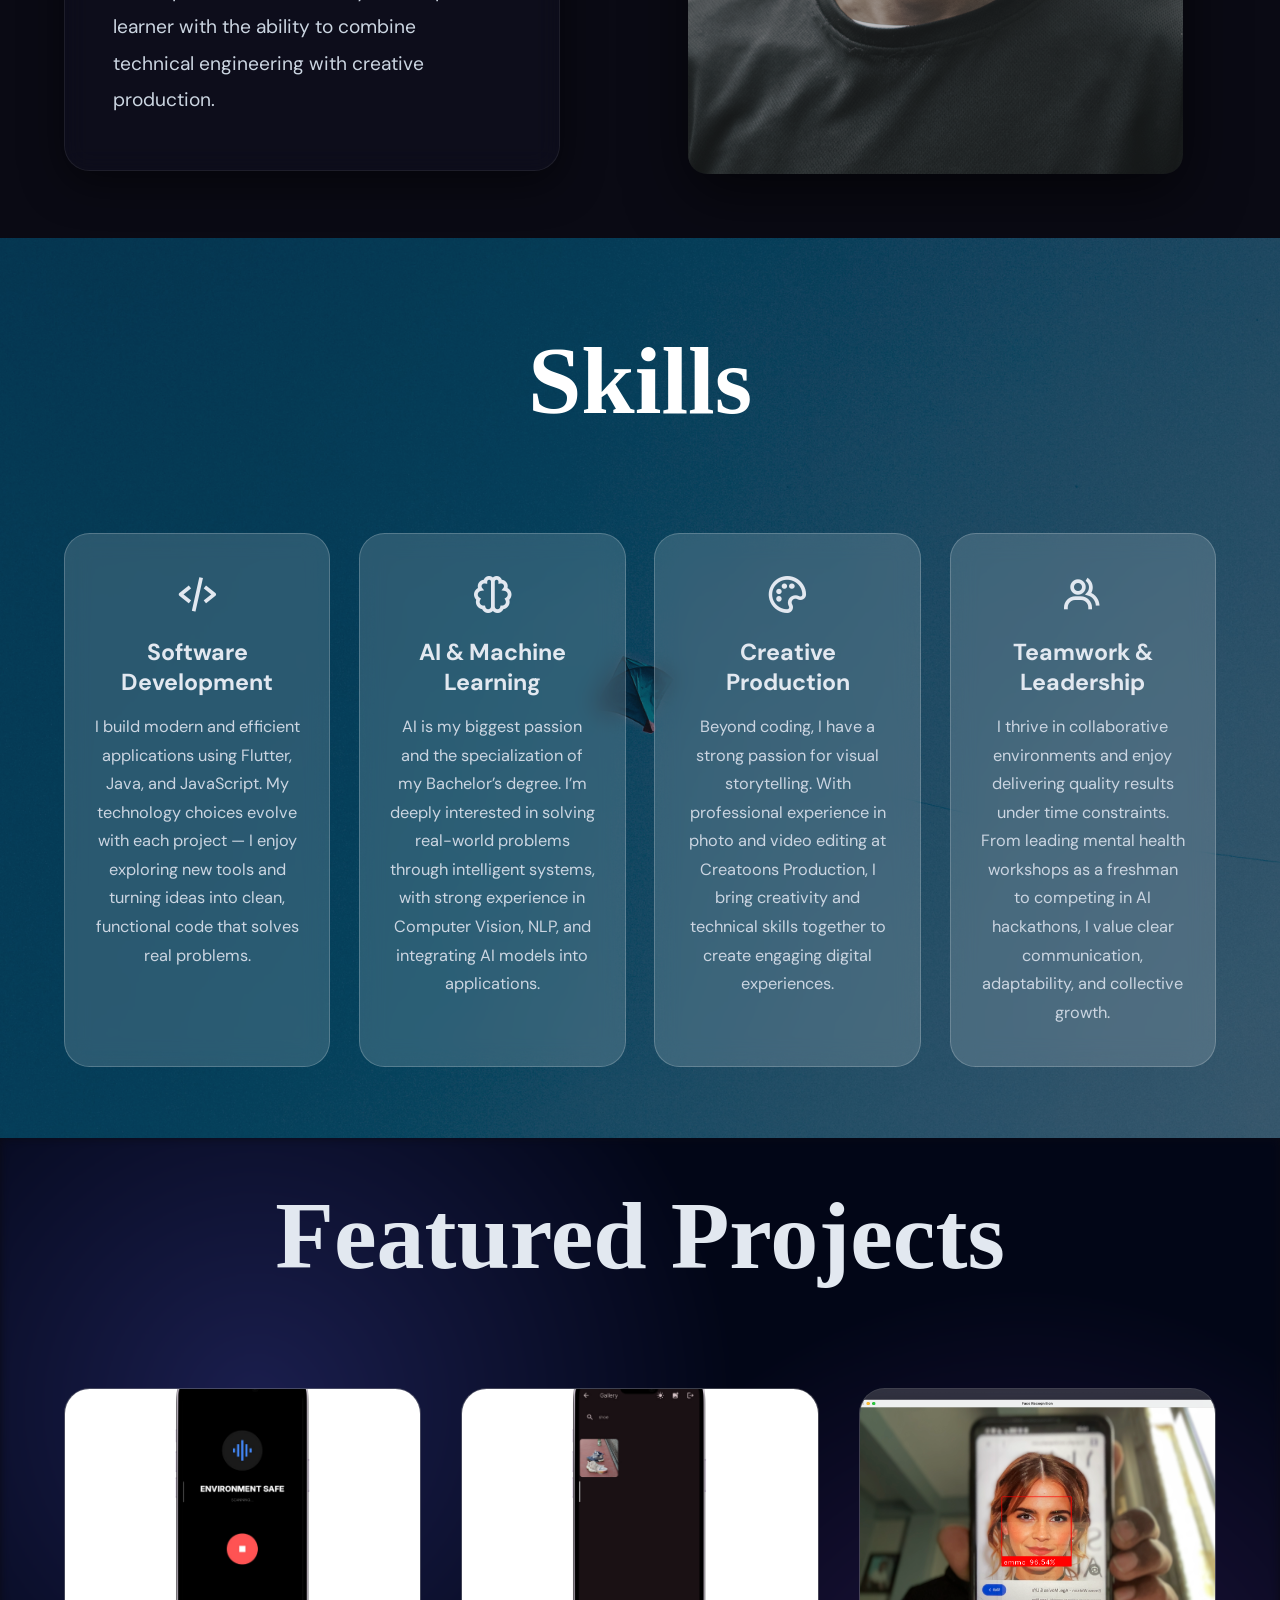
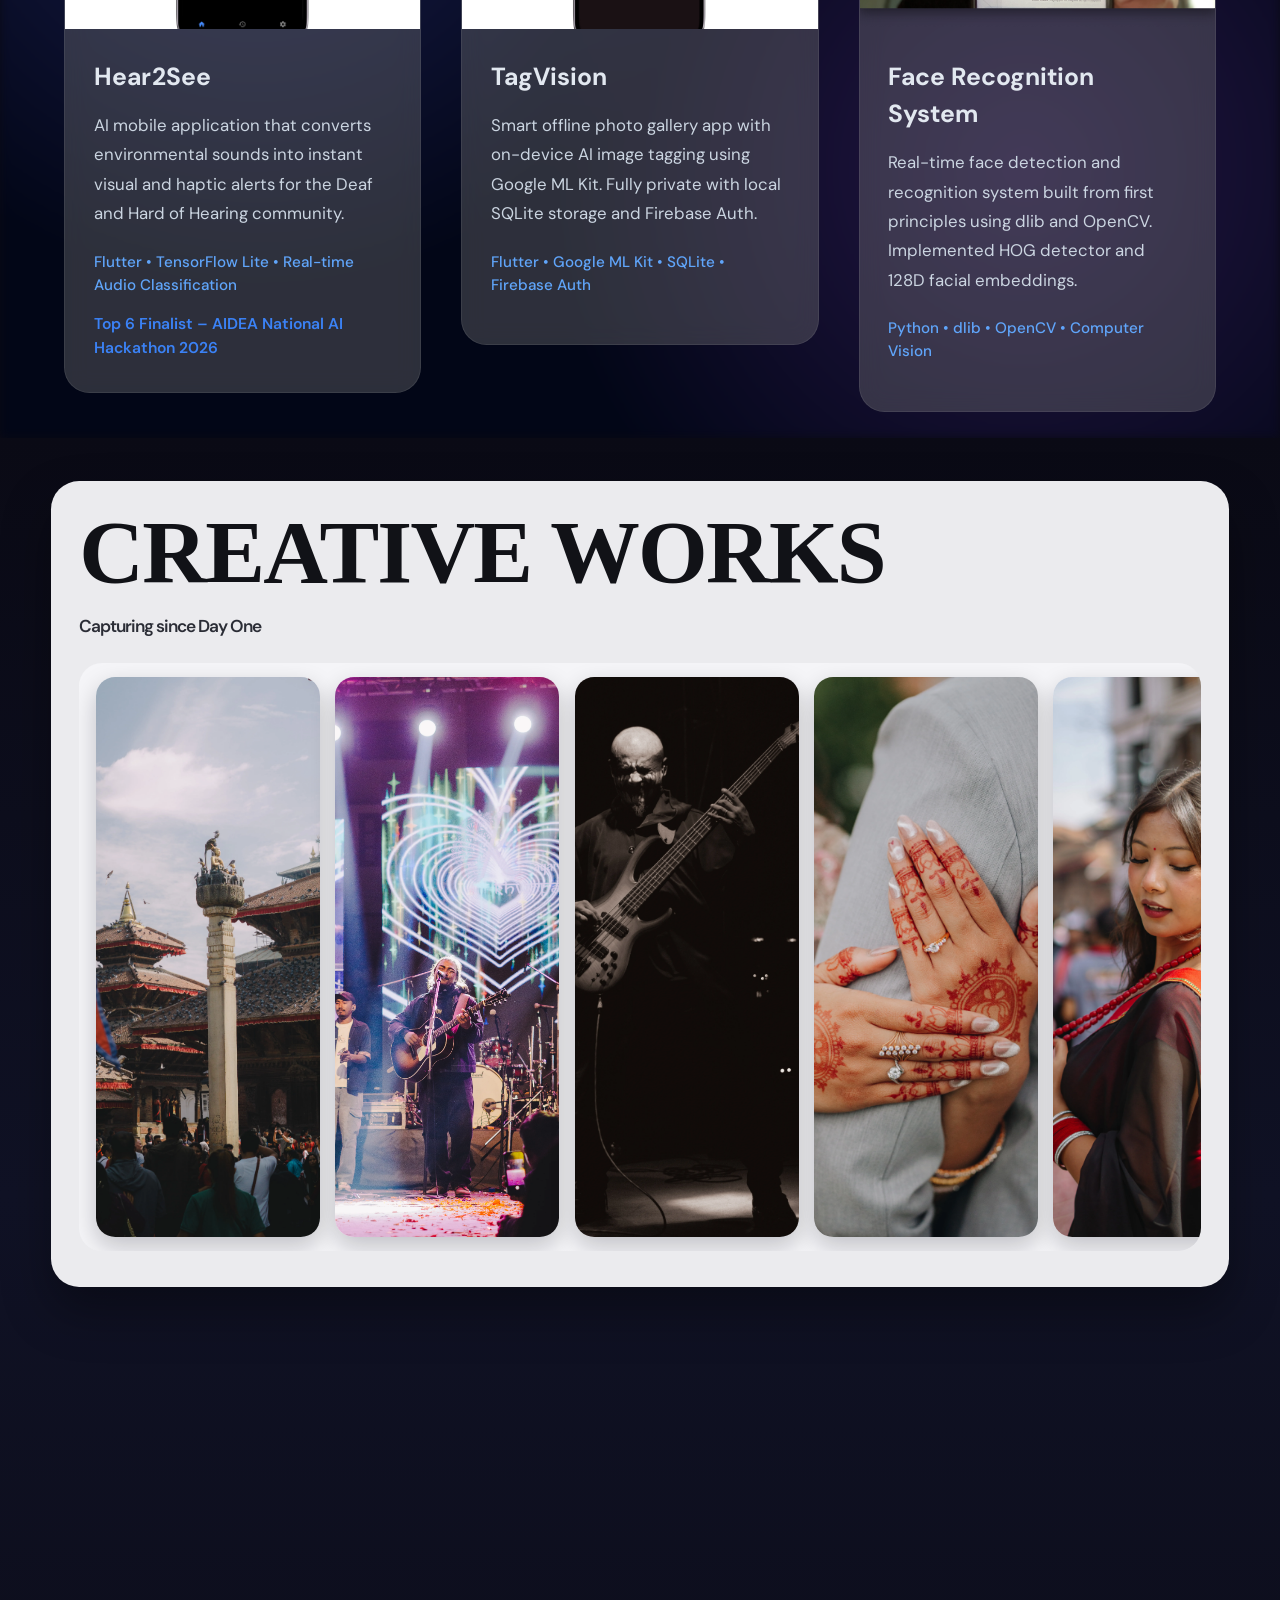
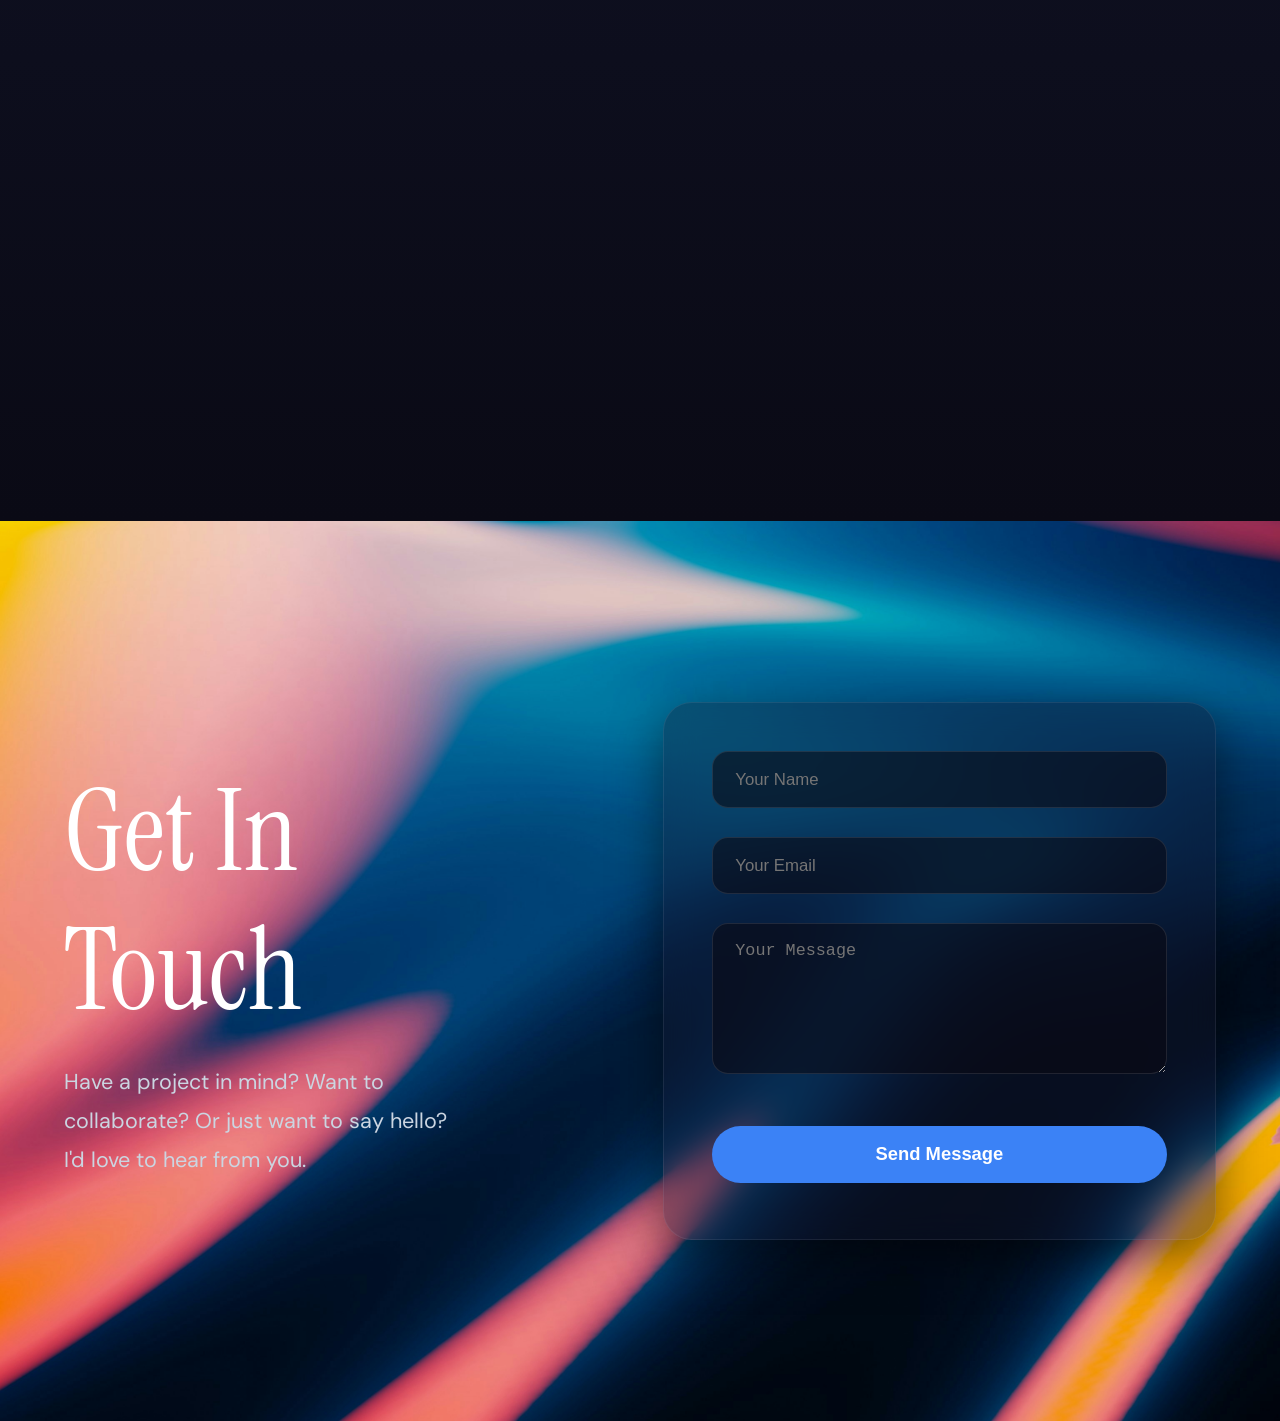
==== commit 400b5fd1: "Change in hero section" ====
--- a/homepage.html
+++ b/homepage.html
@@ -47,7 +47,7 @@
 
    <!-- HERO -->
    <section class="hero" id="home">
-      <div class="hero-bg"></div>
+      <!-- <div class="hero-bg"></div> -->
 
       <!-- <div class="glass-panel"> -->
       <!-- <div class="greeting">Hi,</div> -->
@@ -65,9 +65,28 @@
          </div>http://127.0.0.1:5501/assets/img/about.jpg
       </div> -->
 
-      <div class="hero-right">
+      <!-- <div class="hero-right">
          <img src="assets/img/about.jpg" alt="Nipun" class="profile-img">
-      </div>
+      </div> -->
+      <!-- HERO SECTION -->
+      <div class="hero-bg">
+         <video id="heroVideo" muted playsinline autoplay loop preload="auto">
+            <source src="assets/vid/hero-vid.mp4" type="video/mp4" />
+         </video>
+      </div>
+
+      <div class="hero-content">
+         <!-- Shiny Glossy Name -->
+         <h1 class="hero-name">Nipun</h1>
+         <h1 class="hero-name">Manandhar</h1>
+
+
+         <!-- Typing Effect Fields -->
+         <div class="hero-fields">
+            <span class="typing-text" id="typing"></span>
+         </div>
+      </div>
+
    </section>
 
    <!-- Placeholder sections -->
@@ -75,9 +94,13 @@
    <section class="about" id="about">
       <!-- Optional background image (blurred or dark overlay) -->
       <div class="about-bg">
-
-         <!-- <img src="assets/img/about-bg.JPG"> -->
-      </div>
+      </div>
+
+      <!-- <div class="about-bg">
+         <video id="heroVideo" muted playsinline autoplay loop preload="auto">
+            <source src="assets/vid/about-vid.mp4" type="video/mp4" />
+         </video>
+      </div> -->
 
       <div class="about-container">
          <!-- Left: Bio content -->
--- a/styles.css
+++ b/styles.css
@@ -90,26 +90,107 @@
 	transform: translateX(-50%) translateY(0);
 }
 
-/* ── HERO (your existing styles kept, only minor adjustments) ── */
+/* ── HERO SECTION ─────────────────────────────────────────────── */
 .hero {
-	position: relative;
-	/* take full screen height */
-	min-height: 100vh;
-	display: flex;
-	align-items: center;
-	background: #0a0a15;
-	overflow: hidden;
-	padding: 0 5%;
-}
-
-.hero-bg {
+  position: relative;
+  height: 100vh;
+  overflow: hidden;
+  display: flex;
+  align-items: center;
+  justify-content: center;
+  z-index: 1;
+  /* background: #0a0a15; */
+}
+
+.hero-bg video {
+  position: absolute;
+  top: 0;
+  left: 0;
+  width: 100%;
+  height: 100%;
+  object-fit: cover;
+  z-index: 2;
+  transform: scale(1.15);
+}
+
+.hero-content {
+  position: absolute;   
+  top: 0;
+  left: 0;
+  z-index: 3;
+  padding: 20px;        
+  text-align: left;     
+  margin-top: 300px;
+  margin-left: 60px;
+
+}
+
+/* Shiny Glossy Name */
+.hero-name {
+  font-family: 'Instrument Serif', serif;
+
+  font-size: clamp(5rem, 9vw, 8rem);
+
+
+  /* font-size: 150px; */
+  font-weight: 200;
+
+
+  line-height: 1;
+
+
+  color: #ffffff;
+
+
+  text-shadow: 
+    0 2px 4px rgba(0, 0, 0, 0.6),
+    0 6px 20px rgba(0, 0, 0, 0.35);
+
+  letter-spacing: -0.04em;
+  margin-bottom: 1.5rem;
+
+  background: linear-gradient(90deg, #ffffff, #3b82f6, #93c5fd);
+  -webkit-background-clip: text;
+  -webkit-text-fill-color: transparent;
+
+  animation: shine 4s linear infinite;
+}
+
+
+/* Typing Effect */
+.hero-fields {
+  font-size: clamp(1.4rem, 4vw, 2.2rem);
+  /* font-size: 30px; */
+  color: #cbd5e1;
+  min-height: 3.2rem;
+  font-weight: 500;
+  mix-blend-mode: difference;
+}
+
+.typing-text::after {
+  content: '|';
+  color: #f9fbff;
+  animation: blink 0.7s step-end infinite;
+}
+
+@keyframes blink {
+  50% { opacity: 0; }
+}
+
+@keyframes shine {
+  0%   { background-position: 0% 50%; }
+  50%  { background-position: 100% 50%; }
+  100% { background-position: 0% 50%; }
+}
+
+/* .hero-bg { */
 	/* absolute + inset 0 -> Makes it stretch to fill the entire .hero */
-	position: absolute;
+	/* position: absolute; */
 	/* shortcut for top, right, bottom, left all = 0 */
-	inset: 0;
+	/* inset: 0;
 	background: url('assets/img/about.jpg') center/cover no-repeat;
 	z-index: 1;
-}
+} */
 
 /* overlay for hero bg */
 /* .hero-bg::after {
@@ -127,7 +208,7 @@
 	 z-index: 2;
 } */
 
-.glass-panel {
+/* .glass-panel {
 	position: relative;
 	border-radius: 20px;
 	z-index: 4;
@@ -142,42 +223,15 @@
 	border-top-left-radius: 1.4rem;
 	border-bottom-left-radius: 1.4rem;
 	box-shadow: 0 12px 40px rgba(0, 0, 0, 0.5);
-}
-
-.hero-right {
+} */
+
+/* .hero-right {
 	position: absolute;
 	inset: 0 0 0 46%;
 	z-index: 3;
-}
-
-.profile-img {
-	/* fill the .hero-right container completely */
-	width: 100%;
-	height: 100%;
-	object-fit: cover;
-	object-position: center 30%;
-	display: block;
-}
-
-.greeting {
-	font-size: 1.6rem;
-	font-weight: 500;
-	color: #cbd5e1;
-	margin-bottom: 1.2rem;
-}
-
-.name {
-	/* responsive font size clamp(min, preferred, max) */
-	font-size: clamp(3.8rem, 9vw, 8.5rem);
-	font-weight: 800;
-	line-height: 0.92;
-	letter-spacing: -0.05em;
-	margin-bottom: 0.7rem;
-}
-
-.name span {
-	color: #3b82f6;
-}
+} */
+
+
 
 .role {
 	font-size: clamp(1.4rem, 2.5vw, 1.75rem);
@@ -731,7 +785,7 @@
 /* ── PHOTOGRAPHY SECTION ─────────────────────────────────────────────── */
 section.photography {
 	position: relative;
-	min-height: 195vh;
+	min-height: 187vh;
 	display: block;
 	align-items: stretch;
 	justify-content: initial;
@@ -757,15 +811,17 @@
 	position: relative;
 	z-index: 2;
 
-	width: clamp(320px, 92vw, 1890px);
-
-
-	margin: 0 auto 10px;
+	width: clamp(256px, 92vw, 1890px);
+
+
+
+
+	margin: 0 auto 8px;
 
 	background: #ebebee;
-	border-radius: 2.2rem;
-	padding: 2.4rem 2.2rem 2.8rem;
-	box-shadow: 0 30px 60px rgba(0, 0, 0, 0.35);
+	border-radius: 1.76rem;
+	padding: 1.92rem 1.76rem 2.24rem;
+	box-shadow: 0 24px 48px rgba(0, 0, 0, 0.35);
 }
 
 /* .photography-container {
@@ -790,7 +846,7 @@
 
 .photography-title {
    font-family: 'Inter';
-	font-size: clamp(2.8rem, 8vw, 7rem);
+	font-size: clamp(2.24rem, 8vw, 5.6rem);
    /* letter-spacing: -5px; */
 	font-weight: 1500;
 	letter-spacing: -0.02em;
@@ -798,46 +854,47 @@
 	color: #111217;
 	text-align: left;
 	line-height: 0.92;
-	margin-bottom: 1.6rem;
+	margin-bottom: 1.28rem;
 }
 
 .photography-subtitle {
    letter-spacing: -1px;
 
-	font-size: clamp(1rem, 1.6vw, 1.35rem);
+	font-size: clamp(0.8rem, 1.6vw, 1.08rem);
 	color: #2b2d36;
-	margin-bottom: 1.8rem;
+	margin-bottom: 1.44rem;
 	max-width: 44ch;
 	font-weight: 600;
 }
 
 .photo-gallery-shell {
-	border-radius: 1.8rem;
+	border-radius: 1.44rem;
 	background: #f5f5f8;
-	padding: 1.1rem 1.3rem;
+	padding: 0.88rem 1.04rem;
 	overflow: hidden;
+
 }
 
 .photo-gallery {
 	display: flex;
-	gap: 1.2rem;
+	gap: 0.96rem;
 	will-change: transform;
 	transform: translate3d(0, 0, 0);
 }
 
 .photo-gallery::after {
 	content: "";
-	flex: 0 0 155px;
+	flex: 0 0 124px;
 	/* extra scroll space */
 }
 
 .photo-panel {
-	flex: 0 0 clamp(210px, 18vw, 280px);
-	height: clamp(380px, 68vh, 700px);
+	flex: 0 0 clamp(168px, 18vw, 224px);
+	height: clamp(304px, 68vh, 560px);
 	margin: 0;
-	border-radius: 1.5rem;
+	border-radius: 1.2rem;
 	overflow: hidden;
-	box-shadow: 0 12px 30px rgba(10, 10, 21, 0.22);
+	box-shadow: 0 9.6px 24px rgba(10, 10, 21, 0.22);
 	transition: flex-basis 0.45s ease, box-shadow 0.35s ease;
 }
 
@@ -851,8 +908,8 @@
 }
 
 .photo-panel:hover {
-	flex-basis: clamp(280px, 30vw, 480px);
-	box-shadow: 0 24px 45px rgba(10, 10, 21, 0.3);
+	flex-basis: clamp(224px, 30vw, 384px);
+	box-shadow: 0 19.2px 36px rgba(10, 10, 21, 0.3);
 }
 
 .photo-panel:hover .photo {
@@ -860,14 +917,14 @@
 }
 
 .photography-video-shell {
-	width: clamp(320px, 92vw, 1890px);
-	margin: 1.4rem auto 0;
-	padding: 1.2rem;
-	border-radius: 1.5rem;
+	width: clamp(256px, 92vw, 1890px);
+	margin: 1.12rem auto 0;
+	padding: 0.96rem;
+	border-radius: 1.2rem;
 	background: #ffffff;
-	box-shadow: 0 20px 50px rgba(0, 0, 0, 0.28);
+	box-shadow: 0 16px 40px rgba(0, 0, 0, 0.28);
 	opacity: 0;
-	transform: translateY(18px);
+	/* transform: translateY(14.4px); */
 	max-height: 0;
 	overflow: hidden;
 	pointer-events: none;
@@ -877,16 +934,16 @@
 .photography-video-shell.is-visible {
 	opacity: 1;
 	transform: translateY(0);
-	max-height: 1200px;
+	max-height: 960px;
 	pointer-events: auto;
-	margin-top: 1.4rem;
+	margin-top: 1.12rem;
 }
 
 .photography-video-link {
 	position: relative;
 	display: block;
 	width: 100%;
-	border-radius: 1rem;
+	border-radius: 0.8rem;
 	overflow: hidden;
 	text-decoration: none;
 	color: inherit;
@@ -910,8 +967,8 @@
 
 .video-caption {
 	position: absolute;
-	left: 1.5rem;
-	bottom: 1.5rem;
+	left: 1.2rem;
+	bottom: 1.2rem;
 	z-index: 2;
 	/* max-width: min(560px, 72%);
 	padding: 1rem 1.15rem;
@@ -973,17 +1030,17 @@
 	}
 
 	.photography-container {
-		border-radius: 1.7rem;
-		padding: 1.6rem 1.2rem 1.8rem;
+		border-radius: 1.36rem;
+		padding: 1.28rem 0.96rem 1.44rem;
 	}
 
 	.photo-panel {
-		flex-basis: clamp(170px, 29vw, 280px);
-		height: clamp(300px, 56vh, 520px);
+		flex-basis: clamp(136px, 29vw, 224px);
+		height: clamp(240px, 56vh, 416px);
 	}
 
 	.photo-panel:hover {
-		flex-basis: clamp(220px, 40vw, 360px);
+		flex-basis: clamp(176px, 40vw, 288px);
 	}
 }
 
@@ -993,26 +1050,26 @@
 	}
 
 	.photography-title {
-		font-size: clamp(2rem, 11vw, 3.4rem);
+		font-size: clamp(1.6rem, 11vw, 2.72rem);
 	}
 
 	.photography-subtitle {
-		margin-bottom: 1rem;
+		margin-bottom: 0.8rem;
 	}
 
 	.photo-gallery-shell {
-		padding: 0.8rem;
-		border-radius: 1.1rem;
+		padding: 0.64rem;
+		border-radius: 0.88rem;
 	}
 
 	.photo-panel {
-		flex-basis: clamp(150px, 41vw, 220px);
-		height: clamp(260px, 48vh, 420px);
-		border-radius: 1rem;
+		flex-basis: clamp(120px, 41vw, 176px);
+		height: clamp(208px, 48vh, 336px);
+		border-radius: 0.8rem;
 	}
 
 	.photo-panel:hover {
-		flex-basis: clamp(170px, 52vw, 300px);
+		flex-basis: clamp(136px, 52vw, 240px);
 	}
 }
 
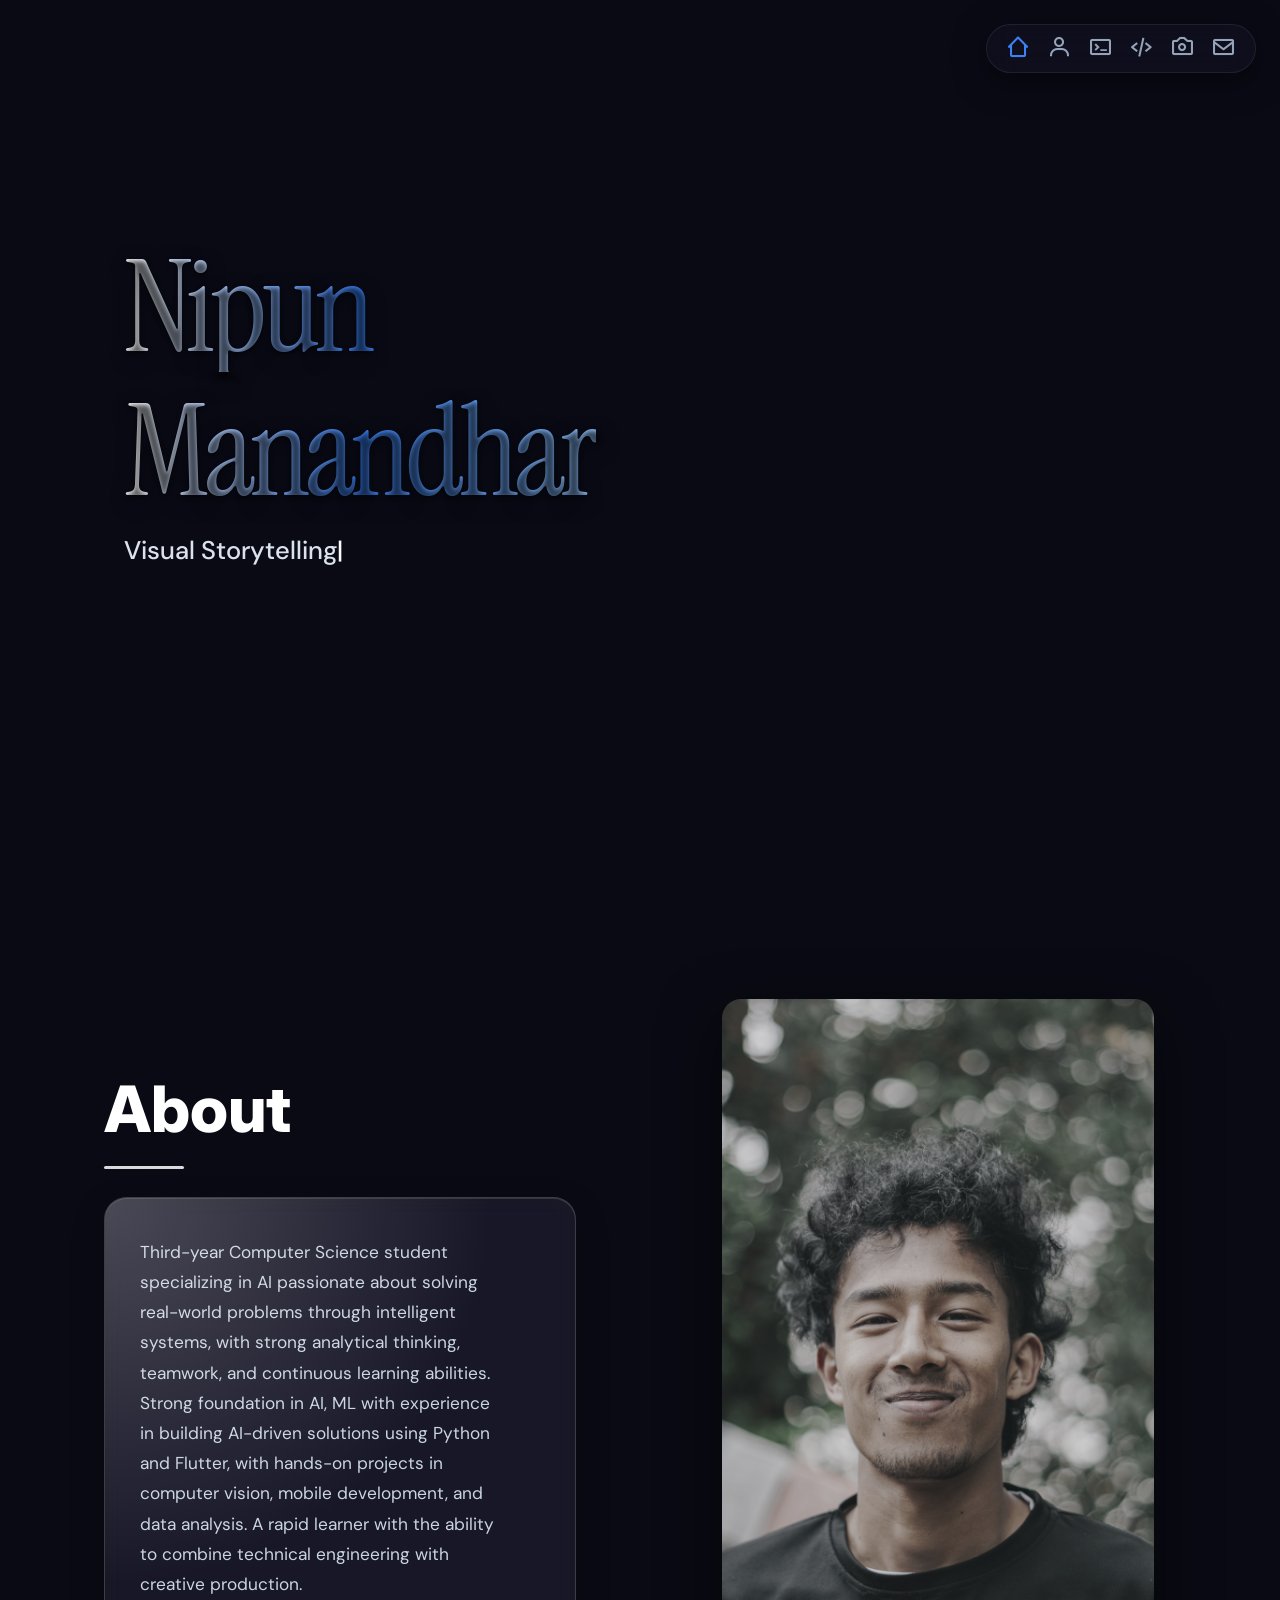
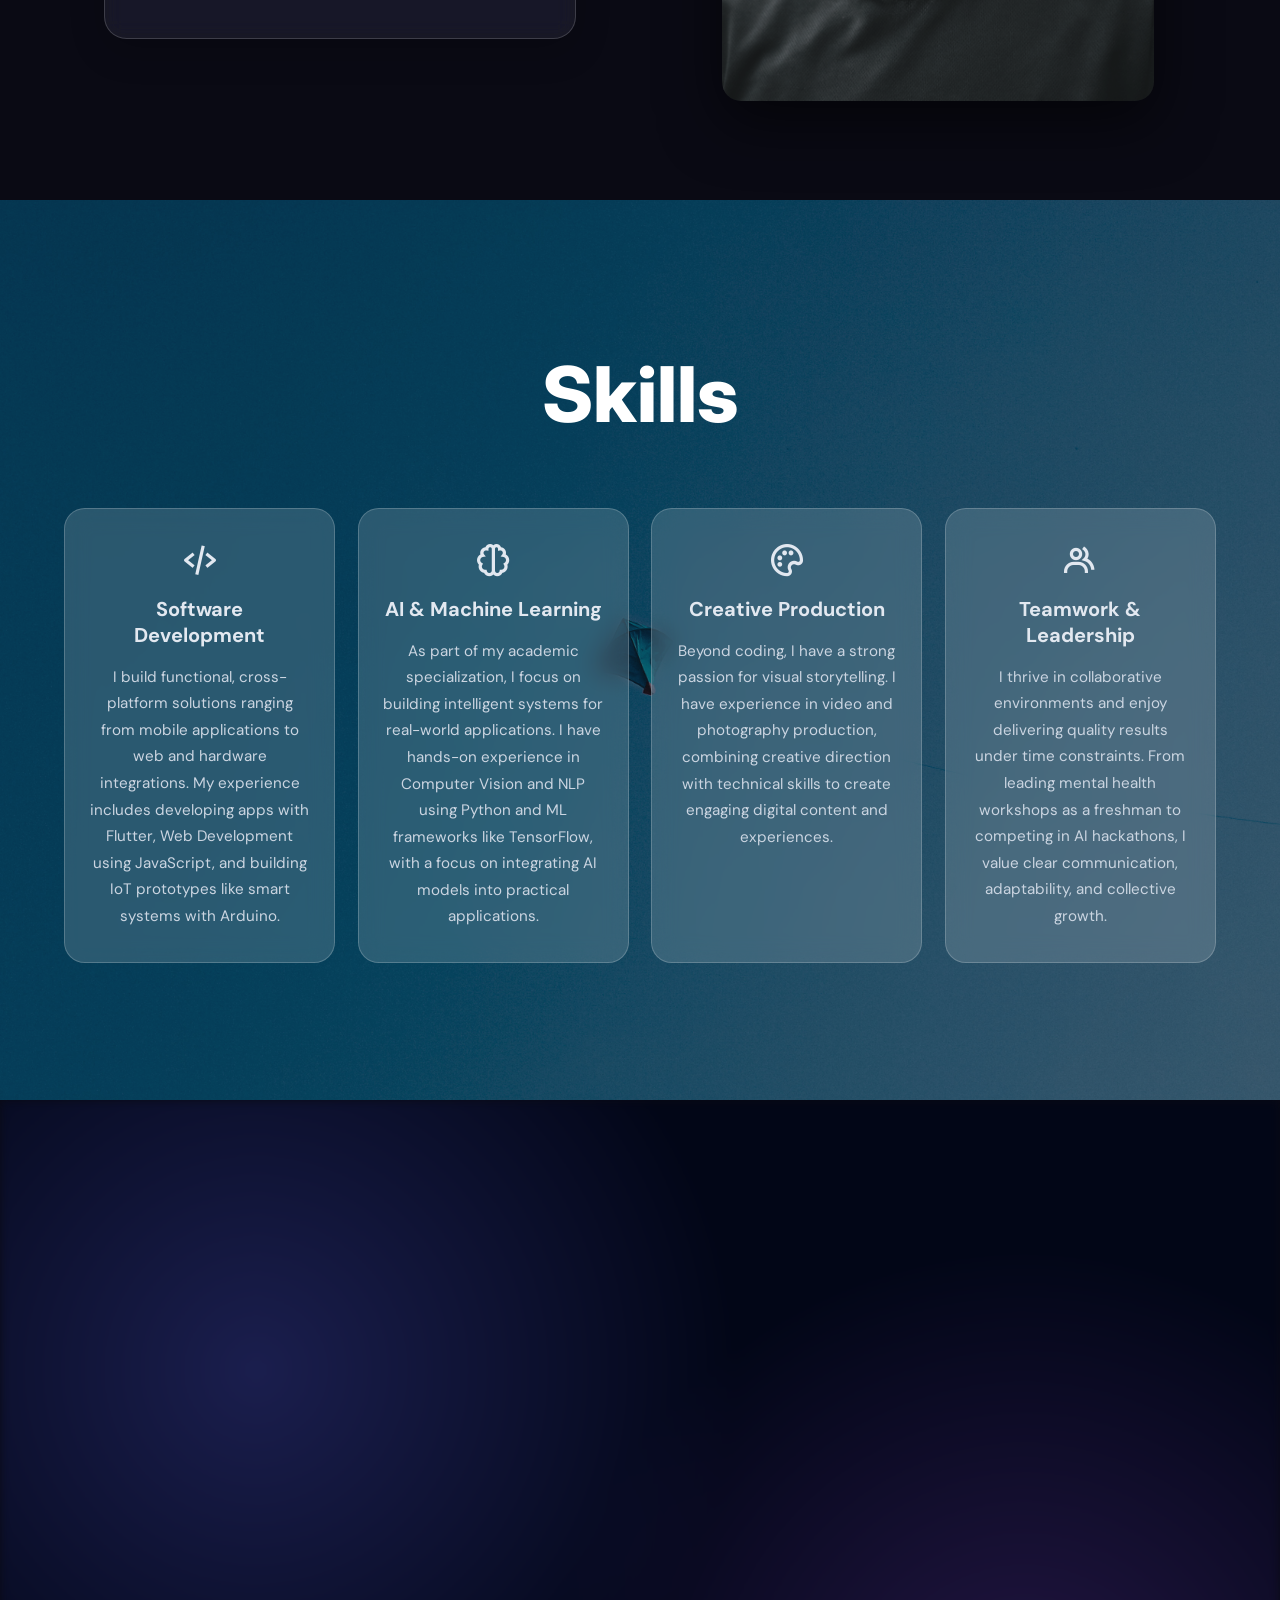
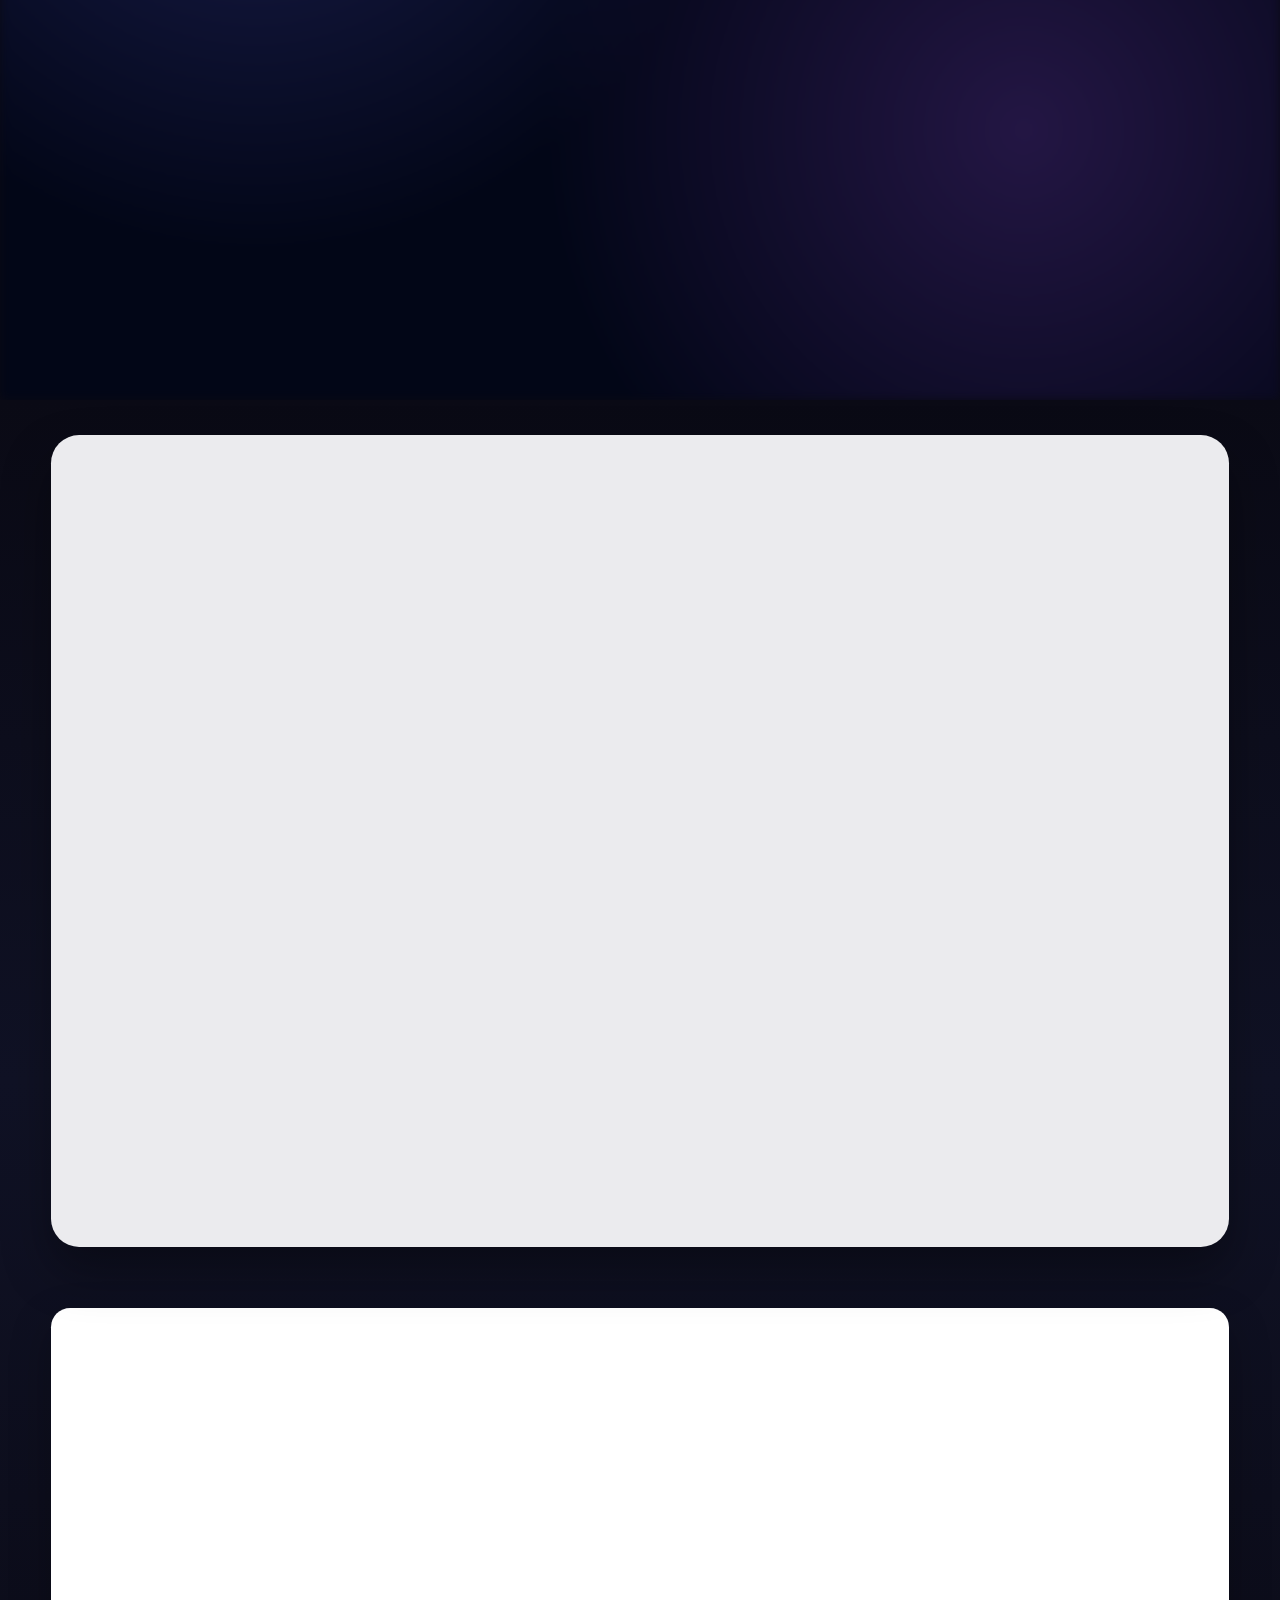
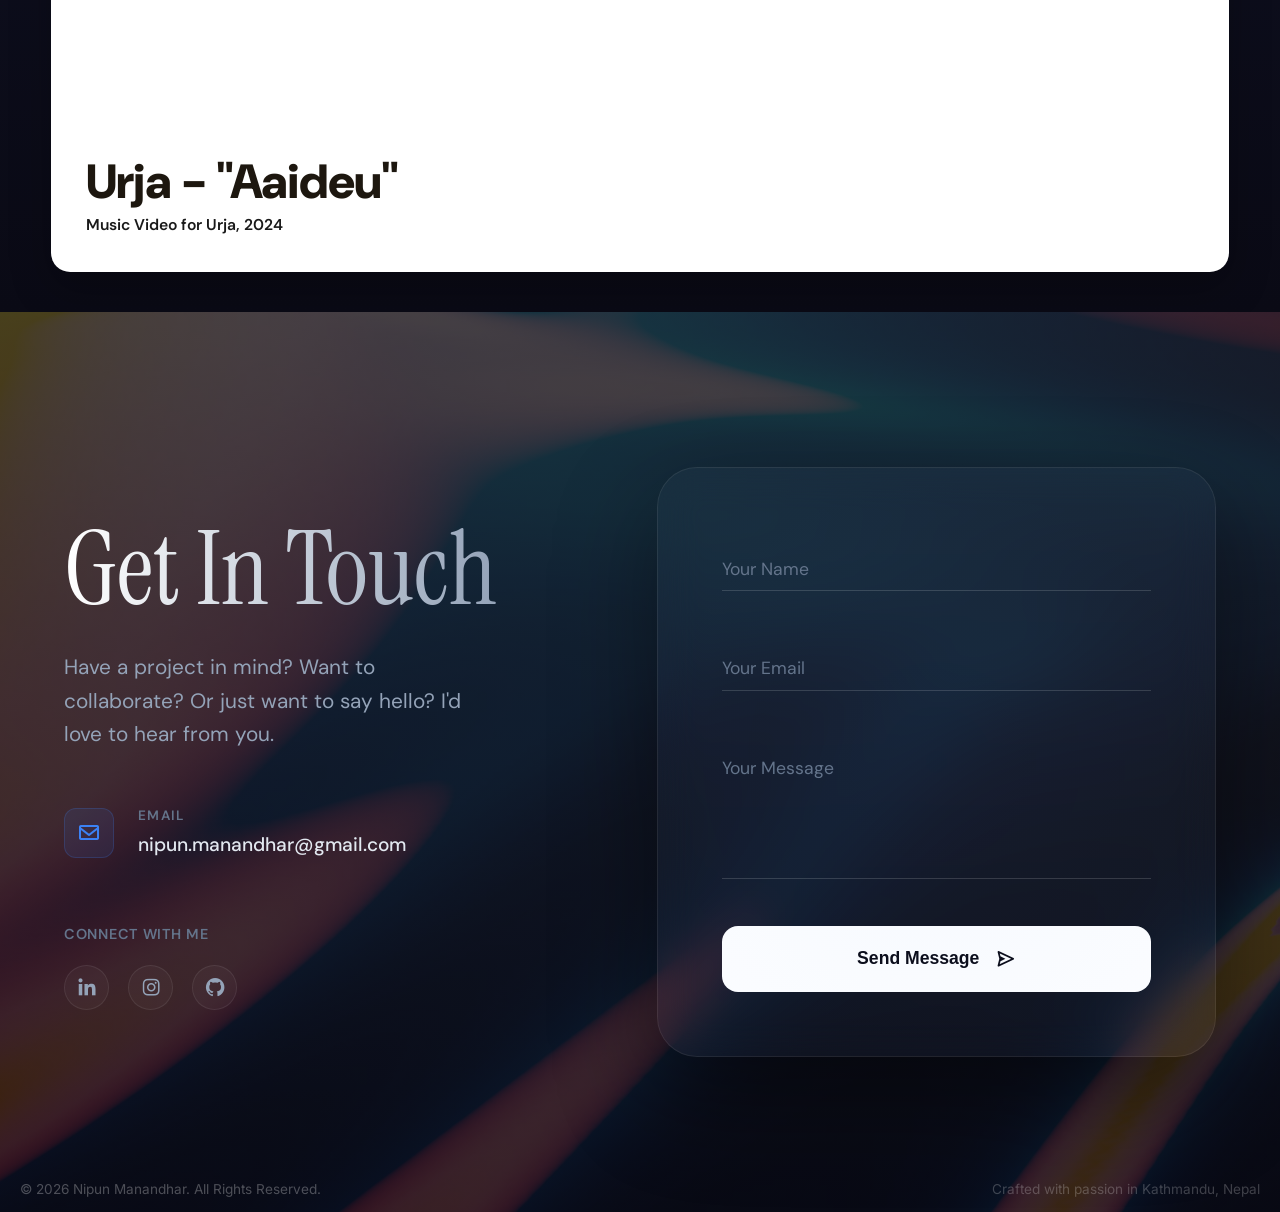
==== commit 06e90d77: "Pre-production" ====
--- a/homepage.html
+++ b/homepage.html
@@ -3,13 +3,14 @@
 
 <head>
    <meta charset="UTF-8" />
-   <meta name="viewport" content="width=device-width, initial-scale=1.0" />
+   <meta name="viewport" content="width=device-width, initial-scale=1.0, viewport-fit=cover" />
    <title>Nipun – Portfolio</title>
 
    <!-- imports Boxicons as an icon library -->
    <link href="https://cdn.jsdelivr.net/npm/boxicons@2.1.4/css/boxicons.min.css" rel="stylesheet" />
    <link href="https://fonts.googleapis.com/css2?family=Instrument+Serif&display=swap" rel="stylesheet">
    <link href="https://fonts.googleapis.com/css2?family=DM+Sans:wght@400;500;700&display=swap" rel="stylesheet">
+   <link href="https://fonts.googleapis.com/css2?family=Inter:wght@400;600;700;800&display=swap" rel="stylesheet">
    <!-- <link rel="stylesheet" href="assets/css/style.css"> -->
    <link rel="stylesheet" href="styles.css">
 
@@ -77,12 +78,12 @@
 
       <div class="hero-content">
          <!-- Shiny Glossy Name -->
-         <h1 class="hero-name">Nipun</h1>
-         <h1 class="hero-name">Manandhar</h1>
+         <h1 class="hero-name reveal">Nipun</h1>
+         <h1 class="hero-name reveal reveal-d1">Manandhar</h1>
 
 
          <!-- Typing Effect Fields -->
-         <div class="hero-fields">
+         <div class="hero-fields reveal reveal-d2">
             <span class="typing-text" id="typing"></span>
          </div>
       </div>
@@ -104,7 +105,7 @@
 
       <div class="about-container">
          <!-- Left: Bio content -->
-         <div class="about-content">
+         <div class="about-content reveal">
             <h5 class="about-title">About</h5>
 
             <div class="about-card">
@@ -120,7 +121,7 @@
          </div>
 
          <!-- Right: Large profile photo -->
-         <div class="about-image">
+         <div class="about-image reveal reveal-d2">
             <img src="assets/img/about-prof.jpg" alt="Nipun" class="profile-photo">
          </div>
       </div>
@@ -133,41 +134,41 @@
       <div class="skills-overlay"></div>
 
       <div class="skills-container">
-         <h2 class="skills-main-title">Skills</h2>
+         <h2 class="skills-main-title reveal">Skills</h2>
 
          <div class="skill-cards-grid">
 
-            <div class="skill-card">
+            <div class="skill-card reveal reveal-d1">
                <i class='bx bx-code-alt skill-icon'></i>
                <h3 class="skill-domain">Software Development</h3>
                <p class="skill-desc">
-                  I build modern and efficient applications using Flutter, Java, and JavaScript.
-                  My technology choices evolve with each project — I enjoy exploring new tools
-                  and turning ideas into clean, functional code that solves real problems.
+                  I build functional, cross-platform solutions ranging from mobile applications to web and hardware
+                  integrations. My experience includes developing apps with Flutter, Web Development using
+                  JavaScript, and building IoT prototypes like smart systems with Arduino.
                </p>
             </div>
 
-            <div class="skill-card">
+            <div class="skill-card reveal reveal-d2">
                <i class='bx bx-brain skill-icon'></i>
                <h3 class="skill-domain">AI &amp; Machine Learning</h3>
                <p class="skill-desc">
-                  AI is my biggest passion and the specialization of my Bachelor’s degree.
-                  I’m deeply interested in solving real-world problems through intelligent systems,
-                  with strong experience in Computer Vision, NLP, and integrating AI models into applications.
+                  As part of my academic specialization, I focus on building intelligent systems for real-world
+                  applications. I have hands-on experience in Computer Vision and NLP using Python and ML frameworks
+                  like TensorFlow, with a focus on integrating AI models into practical applications.
                </p>
             </div>
 
-            <div class="skill-card">
+            <div class="skill-card reveal reveal-d3">
                <i class='bx bx-palette skill-icon'></i>
                <h3 class="skill-domain">Creative Production</h3>
                <p class="skill-desc">
-                  Beyond coding, I have a strong passion for visual storytelling.
-                  With professional experience in photo and video editing at Creatoons Production,
-                  I bring creativity and technical skills together to create engaging digital experiences.
+                  Beyond coding, I have a strong passion for visual storytelling. I have experience in video and
+                  photography production, combining creative direction with technical skills to create engaging digital
+                  content and experiences.
                </p>
             </div>
 
-            <div class="skill-card">
+            <div class="skill-card reveal reveal-d4">
                <i class='bx bx-group skill-icon'></i>
                <h3 class="skill-domain">Teamwork &amp; Leadership</h3>
                <p class="skill-desc">
@@ -187,12 +188,12 @@
       <div class="projects-overlay"></div>
 
       <div class="projects-container">
-         <h2 class="projects-title">Featured Projects</h2>
+         <h2 class="projects-title reveal">Featured Projects</h2>
 
          <div class="projects-grid">
 
             <!-- Project 1: Hear2See -->
-            <a href="https://github.com/nipunmnndhr10/Hear2See" class="project-link" target="_blank"
+            <a href="https://github.com/nipunmnndhr10/Hear2See" class="project-link reveal reveal-d1" target="_blank"
                rel="noopener noreferrer">
 
                <div class="project-card">
@@ -216,7 +217,7 @@
             </a>
 
             <!-- Project 2: TagVision -->
-            <a href="https://github.com/nipunmnndhr10/TagVision" class="project-link" target="_blank"
+            <a href="https://github.com/nipunmnndhr10/TagVision" class="project-link reveal reveal-d2" target="_blank"
                rel="noopener noreferrer">
 
                <div class="project-card">
@@ -238,8 +239,8 @@
             </a>
 
             <!-- Project 3: Face Recognition System -->
-            <a href="https://github.com/nipunmnndhr10/FaceRecog_dlib" class="project-link" target="_blank"
-               rel="noopener noreferrer">
+            <a href="https://github.com/nipunmnndhr10/FaceRecog_dlib" class="project-link reveal reveal-d3"
+               target="_blank" rel="noopener noreferrer">
 
                <div class="project-card">
                   <div class="face-recog-thumbnail">
@@ -268,47 +269,67 @@
    <section class="photography" id="photography">
       <div class="photo-scroll-stage">
          <div class="photography-container">
-            <h2 class="photography-title">Creative Works</h2>
-            <p class="photography-subtitle">Capturing since Day One</p>
-
-            <div class="photo-gallery-shell">
+            <h2 class="photography-title reveal">Creative Works</h2>
+            <p class="photography-subtitle reveal reveal-d1">Capturing since Day One</p>
+
+            <div class="photo-gallery-shell reveal reveal-d2">
                <div class="photo-gallery" id="photoGalleryTrack">
-                  <figure class="photo-panel"><img src="assets/img/photographs/photo-1.webp" alt="Photography 1"
-                        class="photo">
-                  </figure>
-                  <figure class="photo-panel"><img src="assets/img/photographs/photo-2.webp" alt="Photography 2"
-                        class="photo">
-                  </figure>
-                  <figure class="photo-panel"><img src="assets/img/photographs/photo-3.webp" alt="Photography 3"
-                        class="photo">
-                  </figure>
-                  <figure class="photo-panel"><img src="assets/img/photographs/photo-4.webp" alt="Photography 4"
-                        class="photo">
-                  </figure>
-                  <figure class="photo-panel"><img src="assets/img/photographs/photo-5.webp" alt="Photography 5"
-                        class="photo">
-                  </figure>
-                  <figure class="photo-panel"><img src="assets/img/photographs/photo-6.webp" alt="Photography 6"
-                        class="photo">
-                  </figure>
-                  <figure class="photo-panel"><img src="assets/img/photographs/photo-7.webp" alt="Photography 7"
-                        class="photo">
-                  </figure>
-                  <figure class="photo-panel"><img src="assets/img/photographs/photo-8.webp" alt="Photography 8"
-                        class="photo">
-                  </figure>
-                  <figure class="photo-panel"><img src="assets/img/photographs/photo-9.webp" alt="Photography 9"
-                        class="photo">
-                  </figure>
-                  <figure class="photo-panel"><img src="assets/img/photographs/photo-10.webp" alt="Photography 10"
-                        class="photo">
-                  </figure>
-               </div>
-            </div>
-         </div>
-
-      </div>
-      <div class="photography-video-shell">
+                  <a href="https://www.instagram.com/nipunmn" target="_blank" rel="noopener noreferrer"
+                     class="photo-panel">
+                     <img src="assets/img/photographs/photo-1.webp" alt="Photography 1" class="photo">
+                     <div class="photo-overlay"><i class='bx bxl-instagram'></i><span>nipunmn</span></div>
+                  </a>
+                  <a href="https://www.instagram.com/nipunmn" target="_blank" rel="noopener noreferrer"
+                     class="photo-panel">
+                     <img src="assets/img/photographs/photo-2.webp" alt="Photography 2" class="photo">
+                     <div class="photo-overlay"><i class='bx bxl-instagram'></i><span>nipunmn</span></div>
+                  </a>
+                  <a href="https://www.instagram.com/nipunmn" target="_blank" rel="noopener noreferrer"
+                     class="photo-panel">
+                     <img src="assets/img/photographs/photo-3.webp" alt="Photography 3" class="photo">
+                     <div class="photo-overlay"><i class='bx bxl-instagram'></i><span>nipunmn</span></div>
+                  </a>
+                  <a href="https://www.instagram.com/nipunmn" target="_blank" rel="noopener noreferrer"
+                     class="photo-panel">
+                     <img src="assets/img/photographs/photo-4.webp" alt="Photography 4" class="photo">
+                     <div class="photo-overlay"><i class='bx bxl-instagram'></i><span>nipunmn</span></div>
+                  </a>
+                  <a href="https://www.instagram.com/nipunmn" target="_blank" rel="noopener noreferrer"
+                     class="photo-panel">
+                     <img src="assets/img/photographs/photo-5.webp" alt="Photography 5" class="photo">
+                     <div class="photo-overlay"><i class='bx bxl-instagram'></i><span>nipunmn</span></div>
+                  </a>
+                  <a href="https://www.instagram.com/nipunmn" target="_blank" rel="noopener noreferrer"
+                     class="photo-panel">
+                     <img src="assets/img/photographs/photo-6.webp" alt="Photography 6" class="photo">
+                     <div class="photo-overlay"><i class='bx bxl-instagram'></i><span>nipunmn</span></div>
+                  </a>
+                  <a href="https://www.instagram.com/nipunmn" target="_blank" rel="noopener noreferrer"
+                     class="photo-panel">
+                     <img src="assets/img/photographs/photo-7.webp" alt="Photography 7" class="photo">
+                     <div class="photo-overlay"><i class='bx bxl-instagram'></i><span>nipunmn</span></div>
+                  </a>
+                  <a href="https://www.instagram.com/nipunmn" target="_blank" rel="noopener noreferrer"
+                     class="photo-panel">
+                     <img src="assets/img/photographs/photo-8.webp" alt="Photography 8" class="photo">
+                     <div class="photo-overlay"><i class='bx bxl-instagram'></i><span>nipunmn</span></div>
+                  </a>
+                  <a href="https://www.instagram.com/nipunmn" target="_blank" rel="noopener noreferrer"
+                     class="photo-panel">
+                     <img src="assets/img/photographs/photo-9.webp" alt="Photography 9" class="photo">
+                     <div class="photo-overlay"><i class='bx bxl-instagram'></i><span>nipunmn</span></div>
+                  </a>
+                  <a href="https://www.instagram.com/nipunmn" target="_blank" rel="noopener noreferrer"
+                     class="photo-panel">
+                     <img src="assets/img/photographs/photo-10.webp" alt="Photography 10" class="photo">
+                     <div class="photo-overlay"><i class='bx bxl-instagram'></i><span>nipunmn</span></div>
+                  </a>
+               </div>
+            </div>
+         </div>
+
+      </div>
+      <div class="photography-video-shell reveal reveal-d3">
          <a class="photography-video-link"
             href="https://www.youtube.com/watch?v=9oNBSmktiyc&list=RD9oNBSmktiyc&start_radio=1" target="_blank"
             rel="noreferrer">
@@ -326,36 +347,72 @@
    <!-- CONTACT SECTION -->
    <section class="contact" id="contact">
       <div class="contact-container">
-
-         <div class="contact-left">
+         <div class="contact-left reveal">
             <h2 class="contact-title">Get In Touch</h2>
             <p class="contact-subtitle">
-               Have a project in mind? Want to collaborate? Or just want to say hello?<br>
-               I'd love to hear from you.
+               Have a project in mind? Want to collaborate? Or just want to say hello? I'd love to hear from you.
             </p>
-         </div>
-
-         <div class="contact-right">
-            <form action="https://formspree.io/f/YOUR_FORM_ID" method="POST" class="contact-form">
-
+
+            <div class="contact-info">
+               <div class="info-item">
+                  <i class='bx bx-envelope'></i>
+                  <div class="info-text">
+                     <span>Email</span>
+                     <a href="mailto:nipun.manandhar@gmail.com">nipun.manandhar@gmail.com</a>
+                  </div>
+               </div>
+            </div>
+
+            <div class="contact-socials">
+               <p>Connect with me</p>
+               <div class="social-links">
+                  <a href="https://www.linkedin.com/in/nipun-manandhar-06a4a7226/" target="_blank"
+                     aria-label="LinkedIn">
+                     <i class='bx bxl-linkedin'></i>
+                  </a>
+                  <a href="https://www.instagram.com/nipunmn" target="_blank" aria-label="Instagram">
+                     <i class='bx bxl-instagram'></i>
+                  </a>
+                  <a href="https://github.com/nipunmnndhr10" target="_blank" aria-label="GitHub">
+                     <i class='bx bxl-github'></i>
+                  </a>
+               </div>
+            </div>
+         </div>
+
+         <div class="contact-right reveal reveal-d2">
+            <form action="https://formspree.io/f/mqenavre" method="POST" class="contact-form">
                <div class="form-group">
-                  <input type="text" name="name" placeholder="Your Name" required>
+                  <input type="text" name="name" id="name" placeholder=" " required>
+                  <label for="name">Your Name</label>
+                  <div class="input-line"></div>
                </div>
 
                <div class="form-group">
-                  <input type="email" name="email" placeholder="Your Email" required>
+                  <input type="email" name="email" id="email" placeholder=" " required>
+                  <label for="email">Your Email</label>
+                  <div class="input-line"></div>
                </div>
 
                <div class="form-group">
-                  <textarea name="message" rows="6" placeholder="Your Message" required></textarea>
-               </div>
-
-               <button type="submit" class="submit-btn">Send Message</button>
+                  <textarea name="message" id="message" rows="5" placeholder=" " required></textarea>
+                  <label for="message">Your Message</label>
+                  <div class="input-line"></div>
+               </div>
+
+               <button type="submit" class="submit-btn">
+                  <span>Send Message</span>
+                  <i class='bx bx-send'></i>
+               </button>
             </form>
          </div>
-
-      </div>
-   </section>
+      </div>
+      <div class="footer">
+         <p>&copy; 2026 Nipun Manandhar. All Rights Reserved.</p>
+         <p>Crafted with passion in Kathmandu, Nepal</p>
+      </div>
+   </section>
+
 
    <script src="scripts.js" defer></script>
 
--- a/styles.css
+++ b/styles.css
@@ -1,3 +1,30 @@
+
+/* ── SCROLL REVEAL ANIMATION ────────────────────────────────── */
+@keyframes fadeSlideUp {
+  from { opacity: 0; transform: translateY(18px); }
+  to   { opacity: 1; transform: translateY(0); }
+}
+
+.reveal {
+  opacity: 0;
+  transform: translateY(18px);
+  transition: opacity 0.55s ease-out, transform 0.55s ease-out;
+}
+
+.reveal.visible {
+  opacity: 1;
+  transform: translateY(0);
+}
+
+/* Stagger delay utilities */
+.reveal-d1 { transition-delay: 50ms; }
+.reveal-d2 { transition-delay: 100ms; }
+.reveal-d3 { transition-delay: 150ms; }
+.reveal-d4 { transition-delay: 200ms; }
+.reveal-d5 { transition-delay: 250ms; }
+.reveal-d6 { transition-delay: 300ms; }
+.reveal-d7 { transition-delay: 350ms; }
+.reveal-d8 { transition-delay: 400ms; }
 
 * {
 	margin: 0;
@@ -6,6 +33,7 @@
 	box-sizing: border-box;
 	/*makes width and height include padding and border*/
 }
+
 
 body {
 	/* font-family: system-ui, -apple-system, BlinkMacSystemFont, 'Segoe UI', Roboto, sans-serif; */
@@ -28,12 +56,12 @@
 	display: flex;
 	flex-direction: row-reverse;
 	/* reverses order so icons appear from right to left */
-	gap: 1.2rem;
+	gap: 1rem;
 	align-items: center;
 	background: rgba(20, 20, 40, 0.4);
 	backdrop-filter: blur(12px);
 	-webkit-backdrop-filter: blur(12px);
-	padding: 0.8rem 1.4rem;
+	padding: 0.7rem 1.2rem;
 	border-radius: 3rem;
 	border: 1px solid rgba(255, 255, 255, 0.08);
 	box-shadow: 0 8px 32px rgba(0, 0, 0, 0.5);
@@ -44,7 +72,7 @@
 	display: flex;
 	align-items: center;
 	color: #94a3b8;
-	font-size: 1.8rem;
+	font-size: 1.55rem;
 	transition: all 0.3s ease;
 	cursor: pointer;
 }
@@ -74,7 +102,7 @@
 	background: rgba(20, 20, 40, 0.85);
 	backdrop-filter: blur(10px);
 	color: #e2e8f0;
-	font-size: 0.95rem;
+	font-size: 0.85rem;
 	font-weight: 500;
 	padding: 0.5rem 1rem;
 	border-radius: 1rem;
@@ -111,6 +139,10 @@
   object-fit: cover;
   z-index: 2;
   transform: scale(1.15);
+  pointer-events: none;
+  user-select: none;
+  -webkit-user-drag: none;
+
 }
 
 .hero-content {
@@ -118,55 +150,38 @@
   top: 0;
   left: 0;
   z-index: 3;
-  padding: 20px;        
+  padding: clamp(1rem, 3vw, 1.5rem);        
   text-align: left;     
-  margin-top: 300px;
-  margin-left: 60px;
-
-}
-
-/* Shiny Glossy Name */
+  margin-top: clamp(7rem, 32vh, 220px);
+  margin-left: clamp(1.2rem, 10vw, 100px);
+}
 .hero-name {
   font-family: 'Instrument Serif', serif;
-
-  font-size: clamp(5rem, 9vw, 8rem);
-
-
-  /* font-size: 150px; */
+  font-size: clamp(2.5rem, 10vw, 13rem);
   font-weight: 200;
-
-
   line-height: 1;
-
-
   color: #ffffff;
-
 
   text-shadow: 
     0 2px 4px rgba(0, 0, 0, 0.6),
     0 6px 20px rgba(0, 0, 0, 0.35);
 
   letter-spacing: -0.04em;
-  margin-bottom: 1.5rem;
+  margin-bottom: 1rem;
 
   background: linear-gradient(90deg, #ffffff, #3b82f6, #93c5fd);
   -webkit-background-clip: text;
   -webkit-text-fill-color: transparent;
 
-  animation: shine 4s linear infinite;
-}
-
-
-/* Typing Effect */
+  animation: shine 6s linear infinite; /* slower */
+}
+
 .hero-fields {
-  font-size: clamp(1.4rem, 4vw, 2.2rem);
-  /* font-size: 30px; */
-  color: #cbd5e1;
-  min-height: 3.2rem;
+  font-size: clamp(1rem, 2.5vw, 1.6rem);
+  color: #dae2ec;
+  min-height: 2.6rem;
   font-weight: 500;
-  mix-blend-mode: difference;
-}
-
+}
 .typing-text::after {
   content: '|';
   color: #f9fbff;
@@ -261,21 +276,22 @@
 }
 
 .social {
-	margin-top: 4rem;
+	margin-top: 1rem;
 	display: flex;
 	gap: 2.2rem;
 }
 
 .social a {
-	color: #94a3b8;
+	color: #cbd5e1;
 	font-size: 2.2rem;
 	transition: all 0.3s ease;
 }
 
 .social a:hover {
-	color: #3b82f6;
+	color: #ffffff;
 	transform: translateY(-5px);
 }
+
 
 /* ── SECTIONS (placeholders) ────────────────────────────────── */
 section:not(.hero) {
@@ -295,6 +311,14 @@
 	user-select: none;
 }
 
+/* ── GLOBAL RESPONSIVE ─────────────────────────────────────── */
+@media (max-width: 768px) {
+	section:not(.hero):not(.photography) {
+		min-height: auto;
+		padding: 4rem 5%;
+	}
+}
+
 
 
 /* ── RESPONSIVE ─────────────────────────────────────────────── */
@@ -329,17 +353,48 @@
 	.navbar {
 		right: 0.8rem;
 		top: 0.8rem;
-		padding: 0.6rem 1rem;
-		gap: 0.9rem;
+		padding: 0.6rem 0.9rem;
+		gap: 0.7rem;
 	}
 
 	.nav-item {
-		font-size: 1.5rem;
+		font-size: 1.35rem;
 	}
 
 	.nav-item .label {
-		font-size: 0.85rem;
-		padding: 0.4rem 0.9rem;
+		font-size: 0.8rem;
+		padding: 0.35rem 0.75rem;
+	}
+
+	.hero-content {
+		margin-top: clamp(6rem, 28vh, 200px);
+	}
+
+	.hero-name {
+		font-size: clamp(3rem, 12vw, 5rem);
+		margin-bottom: 0.8rem;
+	}
+
+	.hero-fields {
+		font-size: clamp(1rem, 4.5vw, 1.6rem);
+		min-height: 2.4rem;
+	}
+}
+
+@media (max-width: 380px) {
+	.navbar {
+		right: 0.5rem;
+		top: 0.5rem;
+		padding: 0.5rem 0.7rem;
+		gap: 0.5rem;
+	}
+
+	.nav-item {
+		font-size: 1.2rem;
+	}
+
+	.nav-item .label {
+		display: none;
 	}
 }
 
@@ -351,7 +406,7 @@
 	align-items: center;
 	background: #0a0a15;
 	overflow: hidden;
-	padding: 6rem 5% 4rem;
+	padding: clamp(4rem, 6vw, 6rem) 5% clamp(3rem, 4vw, 4rem);
 }
 
 .about-bg {
@@ -369,7 +424,7 @@
 	z-index: 2;
 	display: grid;
 	grid-template-columns: 1fr 1fr;
-	gap: 6rem;
+	gap: 4rem;
 	max-width: 1400px;
 	width: 100%;
 	margin: 0 auto;
@@ -378,44 +433,68 @@
 
 .about-content {
 	padding-right: 2rem;
+	margin-left: 40px;
 }
 
 .about-title {
    font-family: 'Inter';
 
-	font-size: clamp(2.7rem, 6.5vw, 6rem);
+	font-size: clamp(2.2rem, 5vw, 4.5rem);
 	/* ~1.5× smaller than original */
 	font-weight: 800;
 	color: #ffffff;
 	text-align: center;
-	margin-bottom: 4rem;
+	margin-bottom: 2.5rem;
 	position: relative;
 	display: inline-block;
 }
 
 .about-title::after {
-	content: "";
-	position: absolute;
-	bottom: -16px;
-	left: 0;
-	width: 140px;
-	height: 5px;
-	background: #ffffff;
-	border-radius: 3px;
+  content: "";
+  position: absolute;
+  bottom: -12px;
+  left: 0;
+  width: 80px;
+  height: 3px;
+  background: rgba(255, 255, 255, 0.85);
+  border-radius: 3px;
 }
 
 .about-card {
-	background: rgba(20, 20, 40, 0.35);
-	backdrop-filter: blur(12px);
-	-webkit-backdrop-filter: blur(12px);
-	border: 1px solid rgba(255, 255, 255, 0.07);
-	border-radius: 1.6rem;
-	padding: 3.2rem 3rem;
-	box-shadow: 0 12px 40px rgba(0, 0, 0, 0.5);
+  background: rgba(255, 255, 255, 0.06);
+
+  backdrop-filter: blur(10px) saturate(180%);
+  -webkit-backdrop-filter: blur(18px) saturate(180%);
+
+  border: 1px solid rgba(255, 255, 255, 0.12);
+  outline: 1px solid rgba(255, 255, 255, 0.05);
+  outline-offset: -1px;
+
+  border-radius: 1.4rem;
+  padding: 2.4rem 2.2rem;
+
+  box-shadow:
+    0 12px 35px rgba(0, 0, 0, 0.18),
+    inset 0 1px 0 rgba(255, 255, 255, 0.12);
+
+  position: relative;
+  overflow: hidden;
+}
+
+.about-card::before {
+  content: "";
+  position: absolute;
+  inset: 0;
+  background: radial-gradient(
+    circle at top left,
+    rgba(255, 255, 255, 0.22),
+    transparent 60%
+  );
+  pointer-events: none;
 }
 
 .about-name {
-	font-size: clamp(3.5rem, 8vw, 7rem);
+	font-size: clamp(2.8rem, 6vw, 5rem);
 	font-weight: 800;
 	line-height: 0.95;
 	margin-bottom: 1.8rem;
@@ -427,8 +506,8 @@
 }
 
 .about-text {
-	font-size: 1.2rem;
-	line-height: 1.9;
+	font-size: clamp(0.92rem, 1.5vw, 1.08rem);
+	line-height: 1.75;
 	color: #cbd5e1;
 	max-width: 90%;
 }
@@ -436,11 +515,13 @@
 /* Right image */
 .about-image {
 	position: relative;
-	height: 90vh;
-	width: 55vh;
+	height: clamp(360px, 78vh, 750px);
+	width: clamp(240px, 48vh, 460px);
+	max-width: 100%;
 	border-radius: 1.2rem;
 	overflow: hidden;
 	box-shadow: 0 20px 60px rgba(0, 0, 0, 0.6);
+	margin-left: 50px;
 }
 
 .profile-photo {
@@ -450,6 +531,10 @@
 	object-position: center 35%;
 	filter: grayscale(60%) contrast(90%) brightness(90%);
 	transition: filter 0.6s ease;
+	/* pointer-events: none; */
+	user-select: none;
+  -webkit-user-drag: none;
+
 }
 
 .profile-photo:hover {
@@ -466,11 +551,11 @@
 	/* filter: blur(2px); */
 }
 
-/* ── RESPONSIVE ─────────────────────────────────────────────── */
+/* ── ABOUT RESPONSIVE ──────────────────────────────────────── */
 @media (max-width: 1100px) {
 	.about-container {
 		grid-template-columns: 1fr;
-		gap: 4rem;
+		gap: 3rem;
 		text-align: center;
 	}
 
@@ -491,32 +576,53 @@
 		padding: 2.5rem 2rem;
 	}
 
+	.about-text {
+		max-width: 100%;
+	}
+
 	.about-image {
-		height: 70vh;
-		max-width: 500px;
+		height: clamp(350px, 65vh, 600px);
+		width: clamp(240px, 50vh, 450px);
+		max-width: 90%;
 		margin: 0 auto;
 	}
 }
 
 @media (max-width: 640px) {
 	.about {
-		padding: 5rem 5% 3rem;
+		padding: 4rem 5% 3rem;
+	}
+
+	.about-container {
+		gap: 2.5rem;
 	}
 
 	.about-title {
-		font-size: clamp(3.5rem, 12vw, 6rem);
+		font-size: clamp(2.4rem, 10vw, 4rem);
+		margin-bottom: 2.5rem;
+	}
+
+	.about-title::after {
+		width: 80px;
+		height: 3px;
 	}
 
 	.about-name {
-		font-size: clamp(3rem, 11vw, 5.5rem);
+		font-size: clamp(2.5rem, 10vw, 4.5rem);
 	}
 
 	.about-text {
-		font-size: 1.15rem;
+		font-size: 1rem;
+	}
+
+	.about-card {
+		padding: 2rem 1.5rem;
 	}
 
 	.about-image {
-		height: 60vh;
+		height: clamp(300px, 55vh, 480px);
+		width: clamp(200px, 42vh, 340px);
+		max-width: 85%;
 	}
 }
 
@@ -528,7 +634,7 @@
 	align-items: center;
 	/* background: #0a0a15; */
 	overflow: hidden;
-	padding: 0 5%;
+	padding: clamp(3rem, 5vw, 0rem) 5%;
 }
 
 .skills-bg {
@@ -559,18 +665,18 @@
 .skills-main-title {
    font-family: 'Inter';
 
-	font-size: clamp(3.5rem, 8vw, 6rem);
+	font-size: clamp(2.8rem, 6vw, 4.8rem);
 	font-weight: 800;
 	color: #ffffff;
 	text-align: center;
-	margin-bottom: 5rem;
+	margin-bottom: 3.5rem;
 }
 
 .skill-cards-grid {
 	display: grid;
 	grid-template-columns: repeat(4, 1fr);
 	/* 4 cards horizontally */
-	gap: 1.8rem;
+	gap: 1.4rem;
 }
 
 .skill-card {
@@ -580,11 +686,11 @@
 	background: rgba(255, 255, 255, 0.15);
 	/* border: 1px rgba(255, 255, 255, 0.07); */
 	border: 1px solid rgba(255, 255, 255, 0.2);
-	border-radius: 1.6rem;
-	padding: 2.4rem 1.8rem;
+	border-radius: 1.3rem;
+	padding: 2rem 1.5rem;
 	text-align: center;
 	transition: all 0.4s ease;
-	min-height: 280px;
+	min-height: 240px;
 	display: flex;
 	flex-direction: column;
 	align-items: center;
@@ -596,12 +702,12 @@
 }
 
 .skill-icon {
-	font-size: 2.8rem;
-	margin-bottom: 1.2rem;
+	font-size: 2.4rem;
+	margin-bottom: 1rem;
 }
 
 .skill-domain {
-	font-size: 1.45rem;
+	font-size: 1.25rem;
 	font-weight: 700;
 	color: #e2e8f0;
 	margin-bottom: 1rem;
@@ -609,7 +715,7 @@
 }
 
 .skill-desc {
-	font-size: 1.02rem;
+	font-size: 0.95rem;
 	/* Slightly reduced for better fit */
 	line-height: 1.75;
 	color: #cbd5e1;
@@ -624,26 +730,49 @@
 }
 
 @media (max-width: 768px) {
+	.skills {
+		padding: 4rem 5%;
+	}
+
+	.skills-main-title {
+		font-size: clamp(2.5rem, 8vw, 4rem);
+		margin-bottom: 3rem;
+	}
+
 	.skill-cards-grid {
 		grid-template-columns: 1fr;
 		/* 1 card per row on mobile */
+		gap: 1.2rem;
 	}
 
 	.skill-card {
 		min-height: auto;
-		padding: 2.2rem 1.6rem;
+		padding: 2rem 1.5rem;
+		border-radius: 1.2rem;
+	}
+
+	.skill-icon {
+		font-size: 2.4rem;
+	}
+
+	.skill-domain {
+		font-size: 1.3rem;
+	}
+
+	.skill-desc {
+		font-size: 0.95rem;
 	}
 }
 
 /* ── PROJECTS SECTION ─────────────────────────────────────────────── */
 .projects {
 	position: relative;
-	height: 100vh;
+	min-height: 100vh;
 	display: flex;
 	align-items: center;
 	background: #0a0a15;
 	overflow: hidden;
-	padding: 0 5%;
+	padding: clamp(3rem, 5vw, 0rem) 5%;
 }
 
 .thumbnail-wrapper {
@@ -683,38 +812,51 @@
 
 .projects-title {
    font-family: 'Inter';
-	font-size: clamp(3.5rem, 8vw, 6rem);
+	font-size: clamp(2.8rem, 6vw, 4.8rem);
 	font-weight: 800;
 	text-align: center;
-	margin-bottom: 5rem;
+	margin-bottom: 3.5rem;
 }
 
 .projects-grid {
 	display: grid;
-	grid-template-columns: repeat(auto-fit, minmax(340px, 1fr));
-	gap: 2.5rem;
+	grid-template-columns: repeat(auto-fit, minmax(min(340px, 100%), 1fr));
+	gap: 2rem;
 }
 
 .project-card {
-	background: rgba(127, 127, 127, 0.35);
-	backdrop-filter: blur(12px);
-	-webkit-backdrop-filter: blur(12px);
-	border: 1px solid rgba(255, 255, 255, 0.07);
-	border-radius: 1.6rem;
+	background: linear-gradient(135deg, rgba(255, 255, 255, 0.05) 0%, rgba(255, 255, 255, 0.01) 100%);
+	backdrop-filter: blur(40px) saturate(150%);
+	-webkit-backdrop-filter: blur(40px) saturate(150%);
+	border: 1px solid rgba(255, 255, 255, 0.2);
+	border-radius: 1.5rem;
 	overflow: hidden;
-	transition: all 0.4s ease;
-   cursor: pointer;
+	cursor: pointer;
+	box-shadow: 
+		0 20px 40px rgba(0, 0, 0, 0.15),
+		inset 0 15px 20px -10px rgba(255, 255, 255, 0.4),
+		inset 0 -15px 20px -10px rgba(255, 255, 255, 0.15);
+	transition: transform 0.5s cubic-bezier(0.2, 0.8, 0.2, 1),
+	            box-shadow 0.5s cubic-bezier(0.2, 0.8, 0.2, 1),
+	            backdrop-filter 0.5s ease;
+	display: flex;
+	flex-direction: column;
+	height: 100%;
 }
 
 .project-link {
   text-decoration: none;
   color: inherit;
   display: block;
+  height: 100%;
 }
 
 .project-card:hover {
-	transform: translateY(-12px);
-	box-shadow: 0 20px 50px rgba(131, 153, 187, 0.6);
+	transform: translateY(-4px);
+	box-shadow: 
+		0 25px 50px rgba(0, 0, 0, 0.2),
+		inset 0 15px 20px -10px rgba(255, 255, 255, 0.5),
+		inset 0 -15px 20px -10px rgba(255, 255, 255, 0.2);
 }
 
 /* Thumbnail Area */
@@ -739,32 +881,36 @@
 
 /* Card Content */
 .project-info {
-	padding: 1.8rem 1.8rem 2rem;
+	padding: 1.5rem 1.5rem 1.6rem;
+	display: flex;
+	flex-direction: column;
+	flex-grow: 1;
 }
 
 .project-info h3 {
-	font-size: 1.55rem;
+	font-size: 1.35rem;
 	font-weight: 700;
 	color: #e2e8f0;
-	margin-bottom: 1rem;
+	margin-bottom: 0.7rem;
 }
 
 .project-desc {
-	font-size: 1.05rem;
+	font-size: 0.95rem;
 	line-height: 1.75;
 	color: #cbd5e1;
-	margin-bottom: 1.4rem;
+	margin-bottom: 1rem;
+	flex-grow: 1;
 }
 
 .tech-stack {
-	font-size: 0.95rem;
+	font-size: 0.88rem;
 	color: #60a5fa;
 	font-weight: 500;
-	margin-bottom: 1rem;
+	margin-bottom: 0.6rem;
 }
 
 .project-highlight {
-	font-size: 0.98rem;
+	font-size: 0.9rem;
 	color: #3b82f6;
 	font-weight: 600;
 }
@@ -777,15 +923,48 @@
 }
 
 @media (max-width: 768px) {
+	.projects {
+		padding: 4rem 5%;
+	}
+
+	.projects-title {
+		font-size: clamp(2.5rem, 8vw, 4rem);
+		margin-bottom: 3rem;
+	}
+
 	.projects-grid {
 		grid-template-columns: 1fr;
+		gap: 2rem;
+	}
+
+	.project-card:hover {
+		transform: translateY(-6px);
+	}
+
+	.project-info {
+		padding: 1.4rem 1.4rem 1.6rem;
+	}
+
+	.project-info h3 {
+		font-size: 1.35rem;
+	}
+
+	.project-desc {
+		font-size: 0.98rem;
+	}
+
+	.thumbnail-wrapper {
+		height: 200px;
+	}
+
+	.project-thumbnail {
+		height: 200px;
 	}
 }
 
 /* ── PHOTOGRAPHY SECTION ─────────────────────────────────────────────── */
 section.photography {
 	position: relative;
-	min-height: 187vh;
 	display: block;
 	align-items: stretch;
 	justify-content: initial;
@@ -798,9 +977,7 @@
 }
 
 .photo-scroll-stage {
-	position: sticky;
-	top: 0;
-	min-height: 100vh;
+	position: relative;
 	display: flex;
 	align-items: center;
 	justify-content: center;
@@ -812,10 +989,6 @@
 	z-index: 2;
 
 	width: clamp(256px, 92vw, 1890px);
-
-
-
-
 	margin: 0 auto 8px;
 
 	background: #ebebee;
@@ -823,26 +996,6 @@
 	padding: 1.92rem 1.76rem 2.24rem;
 	box-shadow: 0 24px 48px rgba(0, 0, 0, 0.35);
 }
-
-/* .photography-container {
-	position: relative;
-	z-index: 2;
-
-	width: clamp(300px, 88vw, 1890px);
-	margin: 0 auto 10px;
-
-	background: rgba(20, 20, 40, 0.25);
-
-	backdrop-filter: blur(18px) saturate(160%);
-	-webkit-backdrop-filter: blur(18px) saturate(160%);
-
-	border: 1px solid rgba(255, 255, 255, 0.08);
-	border-radius: 2.2rem;
-
-	padding: 2.4rem 2.2rem 2.8rem;
-
-	box-shadow: 0 30px 60px rgba(0, 0, 0, 0.35);
-} */
 
 .photography-title {
    font-family: 'Inter';
@@ -860,7 +1013,7 @@
 .photography-subtitle {
    letter-spacing: -1px;
 
-	font-size: clamp(0.8rem, 1.6vw, 1.08rem);
+	font-size: clamp(0.8rem, 1.6vw, 1.5rem);
 	color: #2b2d36;
 	margin-bottom: 1.44rem;
 	max-width: 44ch;
@@ -882,13 +1035,15 @@
 	transform: translate3d(0, 0, 0);
 }
 
-.photo-gallery::after {
-	content: "";
-	flex: 0 0 124px;
-	/* extra scroll space */
-}
+.photo-gallery img {
+   user-select: none;
+   -webkit-user-drag: none;
+}
+
+/* removed ::after spacer — gallery now loops infinitely */
 
 .photo-panel {
+	position: relative;
 	flex: 0 0 clamp(168px, 18vw, 224px);
 	height: clamp(304px, 68vh, 560px);
 	margin: 0;
@@ -896,6 +1051,10 @@
 	overflow: hidden;
 	box-shadow: 0 9.6px 24px rgba(10, 10, 21, 0.22);
 	transition: flex-basis 0.45s ease, box-shadow 0.35s ease;
+	display: block;
+	text-decoration: none;
+	color: inherit;
+	cursor: pointer;
 }
 
 
@@ -905,6 +1064,9 @@
 	object-fit: cover;
 	display: block;
 	transition: transform 0.6s ease;
+	pointer-events: none;
+	user-select: none;
+	-webkit-user-drag: none;
 }
 
 .photo-panel:hover {
@@ -914,6 +1076,37 @@
 
 .photo-panel:hover .photo {
 	transform: scale(1.04);
+}
+
+/* Instagram overlay — visible on hover */
+.photo-overlay {
+	position: absolute;
+	bottom: 0;
+	left: 0;
+	right: 0;
+	display: flex;
+	align-items: center;
+	gap: 0.45rem;
+	padding: 0.7rem 0.9rem;
+	background: linear-gradient(0deg, rgba(0, 0, 0, 0.55) 0%, transparent 100%);
+	color: #ffffff;
+	font-family: 'DM Sans', sans-serif;
+	font-size: 0.85rem;
+	font-weight: 600;
+	opacity: 0;
+	transform: translateY(6px);
+	transition: opacity 0.35s ease, transform 0.35s ease;
+	pointer-events: none;
+	z-index: 3;
+}
+
+.photo-overlay i {
+	font-size: 1.3rem;
+}
+
+.photo-panel:hover .photo-overlay {
+	opacity: 1;
+	transform: translateY(0);
 }
 
 .photography-video-shell {
@@ -923,20 +1116,8 @@
 	border-radius: 1.2rem;
 	background: #ffffff;
 	box-shadow: 0 16px 40px rgba(0, 0, 0, 0.28);
-	opacity: 0;
-	/* transform: translateY(14.4px); */
-	max-height: 0;
 	overflow: hidden;
-	pointer-events: none;
-	transition: opacity 0.35s ease, transform 0.35s ease, max-height 0.45s ease, margin-top 0.35s ease;
-}
-
-.photography-video-shell.is-visible {
-	opacity: 1;
-	transform: translateY(0);
-	max-height: 960px;
-	pointer-events: auto;
-	margin-top: 1.12rem;
+	margin-bottom: 40px;
 }
 
 .photography-video-link {
@@ -958,6 +1139,9 @@
 	object-fit: cover;
 	filter: grayscale(100%);
 	transition: filter 0.35s ease, transform 0.35s ease;
+	pointer-events: none;
+	user-select: none;
+	-webkit-user-drag: none;
 }
 
 .photography-video-link:hover video {
@@ -1021,9 +1205,7 @@
 
 /* Responsive */
 @media (max-width: 980px) {
-	section.photography {
-		min-height: 250vh;
-	}
+	/* section.photography — no min-height override needed */
 
 	.photo-scroll-stage {
 		padding: 2.2rem 4%;
@@ -1045,9 +1227,7 @@
 }
 
 @media (max-width: 480px) {
-	section.photography {
-		min-height: 210vh;
-	}
+	/* section.photography — no min-height override needed */
 
 	.photography-title {
 		font-size: clamp(1.6rem, 11vw, 2.72rem);
@@ -1083,128 +1263,371 @@
   align-items: center;
   background: #0a0a15;
   overflow: hidden;
-  padding: 0 5%;
+  padding: clamp(6rem, 8vw, 8rem) 5% clamp(4rem, 6vw, 6rem);
 }
 
 section.contact {
-	background: url('assets/img/contact-bg.jpg') center/cover no-repeat;
-
+	background: linear-gradient(rgba(28, 28, 35, 0.8), rgba(10, 10, 21, 0.8)), url('assets/img/contact-bg.jpg') center/cover no-repeat;
 }
 
 .contact-container {
   position: relative;
   z-index: 2;
-  max-width: 1200px;
+  max-width: 1300px;
   width: 100%;
   margin: 0 auto;
   display: grid;
-  grid-template-columns: 1fr 1.1fr;
-  gap: 6rem;
+  grid-template-columns: 1fr 1.2fr;
+  gap: 8rem;
   align-items: center;
 }
 
+/* Contact Left Content */
 .contact-left {
   padding-right: 2rem;
 }
 
 .contact-title {
-   font-family: 'Instrument Serif', serif;
-
-  font-size: clamp(3.8rem, 9vw, 7.5rem);
-  font-weight: 20;
+  font-family: 'Instrument Serif', serif;
+  font-size: clamp(3.5rem, 8vw, 6.5rem);
+  font-weight: 400;
   color: #ffffff;
   margin-bottom: 1.5rem;
-  line-height: 1.2;
-
+  line-height: 1.1;
+  background: linear-gradient(90deg, #ffffff, #94a3b8);
+  -webkit-background-clip: text;
+  -webkit-text-fill-color: transparent;
 }
 
 .contact-subtitle {
-   font-family: "DM Sans", system-ui, -apple-system, BlinkMacSystemFont,
-		 "Segoe UI", Roboto, "Helvetica Neue", Arial, sans-serif;
-  font-size: 1.35rem;
-  color: #cbd5e1;
-  line-height: 1.8;
-  max-width: 420px;
-}
-
-/* Form Styling */
+  font-family: "DM Sans", sans-serif;
+  font-size: clamp(1.1rem, 1.8vw, 1.3rem);
+  color: #94a3b8;
+  line-height: 1.6;
+  margin-bottom: 3.5rem;
+  max-width: 480px;
+}
+
+.contact-info {
+  margin-bottom: 4rem;
+}
+
+.info-item {
+  display: flex;
+  align-items: center;
+  gap: 1.5rem;
+  margin-bottom: 2rem;
+}
+
+.info-item i {
+  width: 50px;
+  height: 50px;
+  background: rgba(59, 130, 246, 0.1);
+  border: 1px solid rgba(59, 130, 246, 0.2);
+  border-radius: 12px;
+  display: flex;
+  align-items: center;
+  justify-content: center;
+  font-size: 1.5rem;
+  color: #3b82f6;
+  transition: all 0.3s ease;
+}
+
+.info-item:hover i {
+  background: #3b82f6;
+  color: #ffffff;
+  transform: translateY(-5px);
+  box-shadow: 0 10px 20px rgba(59, 130, 246, 0.3);
+}
+
+.info-text span {
+  display: block;
+  font-size: 0.85rem;
+  color: #64748b;
+  text-transform: uppercase;
+  letter-spacing: 0.1em;
+  font-weight: 600;
+  margin-bottom: 0.3rem;
+}
+
+.info-text a {
+  font-size: 1.2rem;
+  color: #e2e8f0;
+  text-decoration: none;
+  font-weight: 500;
+  transition: color 0.3s ease;
+}
+
+.info-text a:hover {
+  color: #3b82f6;
+}
+
+.contact-socials p {
+  font-size: 0.9rem;
+  color: #64748b;
+  margin-bottom: 1.2rem;
+  font-weight: 600;
+  text-transform: uppercase;
+  letter-spacing: 0.05em;
+}
+
+.social-links {
+  display: flex;
+  gap: 1.2rem;
+}
+
+.social-links a {
+  width: 45px;
+  height: 45px;
+  background: rgba(255, 255, 255, 0.03);
+  border: 1px solid rgba(255, 255, 255, 0.08);
+  border-radius: 50%;
+  display: flex;
+  align-items: center;
+  justify-content: center;
+  font-size: 1.4rem;
+  color: #94a3b8;
+  transition: all 0.4s cubic-bezier(0.175, 0.885, 0.32, 1.275);
+  text-decoration: none;
+}
+
+.social-links a:hover {
+  background: #ffffff;
+  color: #0a0a15;
+  transform: translateY(-5px) scale(1.1);
+  box-shadow: 0 10px 20px rgba(0, 0, 0, 0.4);
+}
+
+/* Form Styling - Glassmorphism */
 .contact-form {
-  background: rgba(20, 20, 40, 0.35);
-  backdrop-filter: blur(16px);
-  -webkit-backdrop-filter: blur(16px);
+  background: rgba(255, 255, 255, 0.02);
+  backdrop-filter: blur(20px);
+  -webkit-backdrop-filter: blur(20px);
   border: 1px solid rgba(255, 255, 255, 0.08);
-  border-radius: 1.8rem;
-  padding: 3rem 3rem 3.5rem;
-  box-shadow: 0 15px 50px rgba(0, 0, 0, 0.5);
+  border-radius: 2.5rem;
+  padding: 4rem;
+  box-shadow: 0 40px 100px rgba(0, 0, 0, 0.4);
+  position: relative;
+  overflow: hidden;
+}
+
+.contact-form::before {
+  content: '';
+  position: absolute;
+  top: -50%;
+  left: -50%;
+  width: 200%;
+  height: 200%;
+  background: radial-gradient(circle, rgba(59, 130, 246, 0.05) 0%, transparent 70%);
+  pointer-events: none;
 }
 
 .form-group {
-  margin-bottom: 1.8rem;
+  position: relative;
+  margin-bottom: 2.5rem;
 }
 
 .form-group input,
 .form-group textarea {
   width: 100%;
-  background: rgba(10, 10, 21, 0.6);
-  border: 1px solid rgba(255, 255, 255, 0.1);
-  border-radius: 1rem;
-  padding: 1.1rem 1.4rem;
-  color: #e2e8f0;
-  font-size: 1.05rem;
+  background: transparent;
+  border: none;
+  border-bottom: 1px solid rgba(255, 255, 255, 0.15);
+  padding: 1.5rem 0 0.8rem;
+  color: #ffffff;
+  font-size: 1.1rem;
+  font-family: inherit;
+  transition: all 0.3s ease;
+}
+
+.form-group label {
+  position: absolute;
+  top: 1.5rem;
+  left: 0;
+  color: #64748b;
+  font-size: 1.1rem;
+  pointer-events: none;
   transition: all 0.3s ease;
 }
 
 .form-group input:focus,
 .form-group textarea:focus {
   outline: none;
-  border-color: #3b82f6;
-  background: rgba(15, 15, 35, 0.8);
+  border-bottom-color: transparent;
+}
+
+/* Floating Label Animation */
+.form-group input:focus ~ label,
+.form-group input:not(:placeholder-shown) ~ label,
+.form-group textarea:focus ~ label,
+.form-group textarea:not(:placeholder-shown) ~ label {
+  top: -5px;
+  font-size: 0.85rem;
+  color: #3b82f6;
+  font-weight: 600;
+  text-transform: uppercase;
+  letter-spacing: 0.05em;
+}
+
+.input-line {
+  position: absolute;
+  bottom: 0;
+  left: 0;
+  width: 0;
+  height: 2px;
+  background: linear-gradient(90deg, #3b82f6, #93c5fd);
+  transition: width 0.4s ease;
+}
+
+.form-group input:focus ~ .input-line,
+.form-group textarea:focus ~ .input-line {
+  width: 100%;
 }
 
 .form-group textarea {
-  resize: vertical;
-  min-height: 140px;
+  min-height: 120px;
+  resize: none;
 }
 
 .submit-btn {
   width: 100%;
+  background: #ffffff;
+  color: #0a0a15;
+  border: none;
+  padding: 1.4rem;
+  font-size: 1.1rem;
+  font-weight: 700;
+  border-radius: 1rem;
+  cursor: pointer;
+  display: flex;
+  align-items: center;
+  justify-content: center;
+  gap: 1rem;
+  transition: all 0.4s cubic-bezier(0.175, 0.885, 0.32, 1.275);
+}
+
+.submit-btn i {
+  font-size: 1.3rem;
+  transition: transform 0.4s ease;
+}
+
+.submit-btn:hover {
+  transform: translateY(-5px);
+  box-shadow: 0 20px 40px rgba(255, 255, 255, 0.1);
   background: #3b82f6;
-  color: white;
-  border: none;
-  padding: 1.1rem 2rem;
-  font-size: 1.15rem;
-  font-weight: 600;
-  border-radius: 9999px;
-  cursor: pointer;
-  transition: all 0.3s ease;
-  margin-top: 1rem;
-}
-
-.submit-btn:hover {
-  background: #2563eb;
-  transform: translateY(-3px);
-  box-shadow: 0 15px 35px rgba(59, 130, 246, 0.4);
+  color: #ffffff;
+}
+
+.submit-btn:hover i {
+  transform: translateX(5px) rotate(-10deg);
 }
 
 /* Responsive */
+@media (max-width: 1200px) {
+  .contact-container {
+    gap: 4rem;
+  }
+  
+  .contact-form {
+    padding: 3rem;
+  }
+}
+
 @media (max-width: 1100px) {
+  .contact {
+    padding: 6rem 5%;
+  }
+
   .contact-container {
     grid-template-columns: 1fr;
-    gap: 4rem;
-    text-align: center;
+    gap: 5rem;
   }
   
   .contact-left {
     padding: 0;
+    text-align: center;
+    display: flex;
+    flex-direction: column;
+    align-items: center;
+  }
+
+  .contact-subtitle {
+    margin: 0 auto 3.5rem;
   }
   
+  .info-item {
+    justify-content: center;
+    text-align: left;
+  }
+
+  .social-links {
+    justify-content: center;
+  }
+}
+
+@media (max-width: 640px) {
+  .contact-title {
+    font-size: clamp(2.8rem, 12vw, 4.5rem);
+  }
+
   .contact-form {
-    padding: 2.8rem 2.2rem;
+    padding: 2.5rem 1.8rem;
+    border-radius: 2rem;
   }
+
+  .form-group {
+    margin-bottom: 2rem;
+  }
+  
+  .submit-btn {
+    padding: 1.2rem;
+  }
+}
+
+/* ── FOOTER SECTION ─────────────────────────────────────────────── */
+.footer {
+	position: absolute;
+	bottom: 0;
+	left: 0;
+	right: 0;
+	color: rgba(255, 255, 255, 0.28);
+	font-family: "Inter", sans-serif;
+	font-size: 0.85rem;
+	padding: 12px 20px;
+	display: flex;
+	justify-content: space-between;
+	align-items: center;
+}
+
+.footer p {
+	margin: 0;
+}
+
+.footer p:nth-child(2) {
+	opacity: 0.8;
+}
+
+/* Responsive */
+@media (max-width: 1100px) {
+	.footer {
+		flex-direction: column;
+		text-align: center;
+		padding: 10px 15px;
+		font-size: 0.8rem;
+	}
+
+	.footer p:nth-child(1) {
+		margin-bottom: 6px;
+	}
 }
 
 @media (max-width: 640px) {
-  .contact {
-    padding: 5rem 5% 6rem;
-  }
+	.footer {
+		padding: 8px 12px;
+		font-size: 0.75rem;
+	}
+}
+
+.contact-subtitle i {
+  margin-right: 6px;
 }
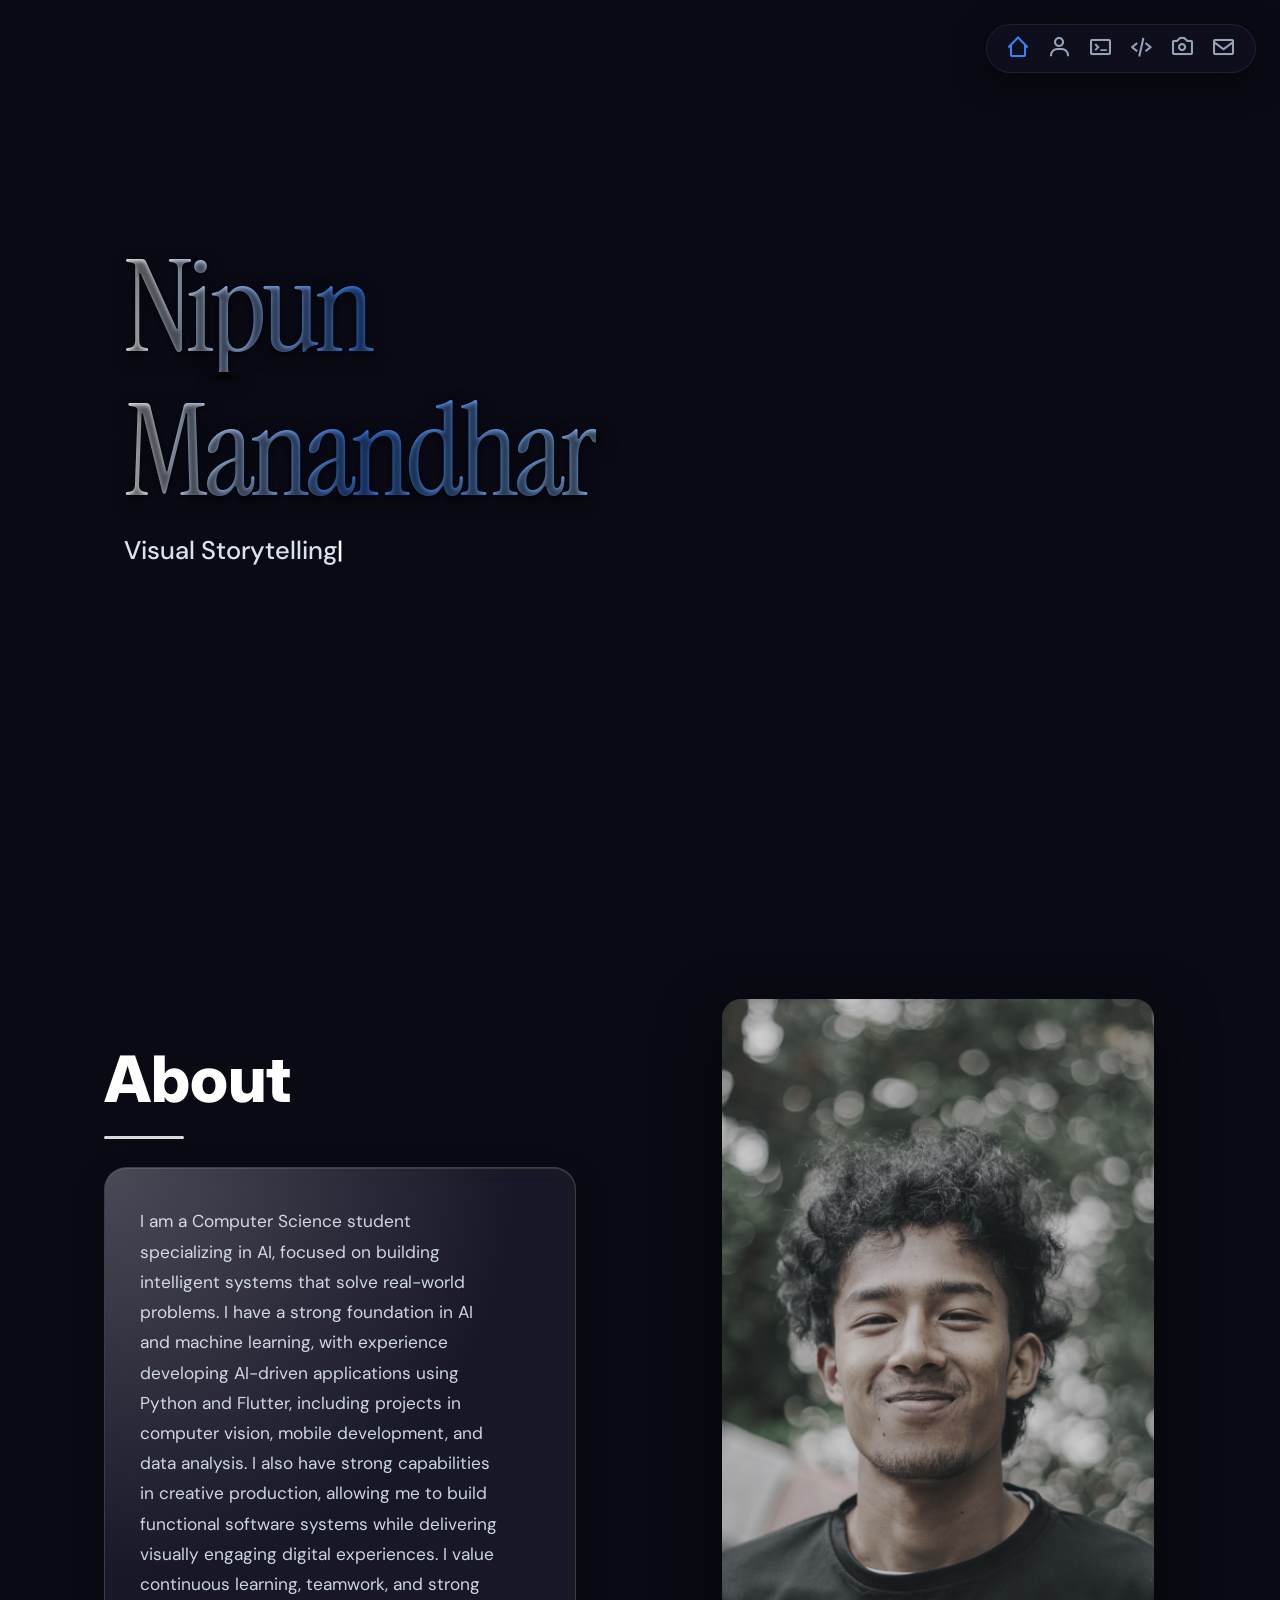
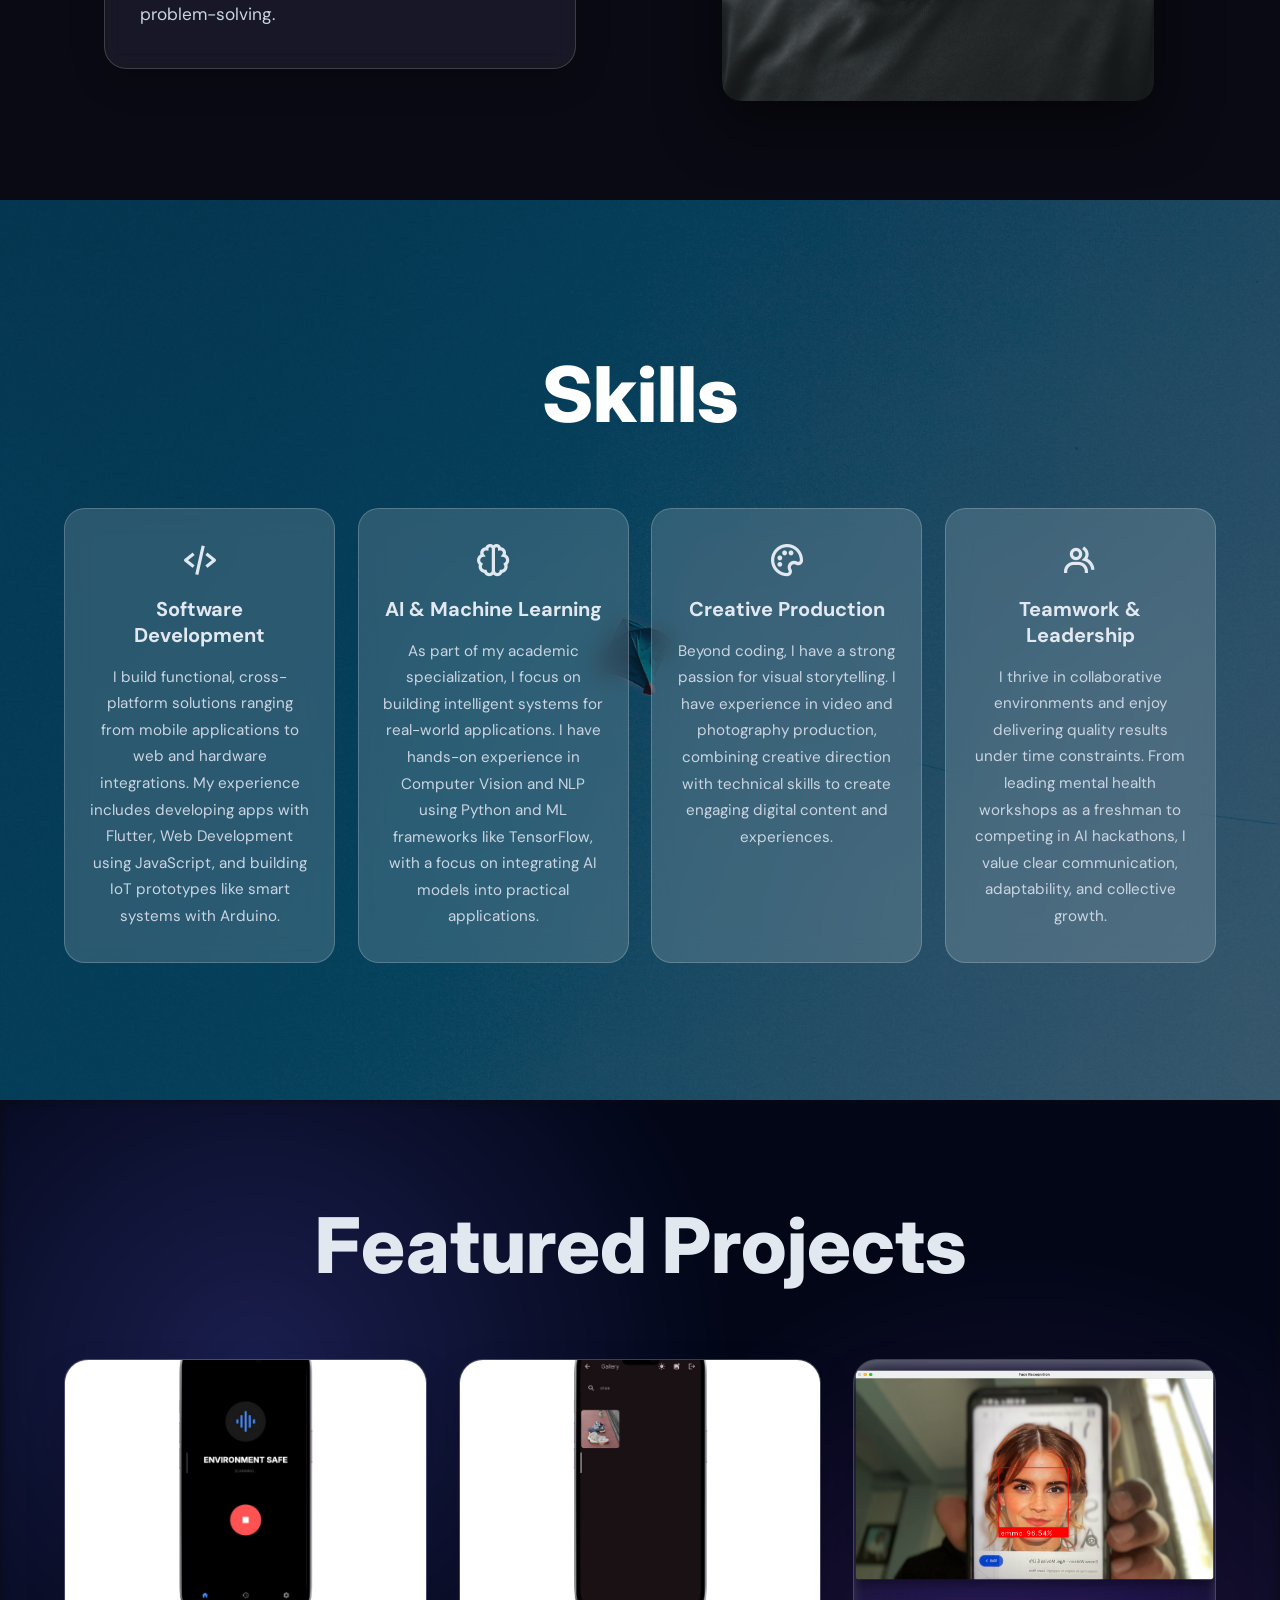
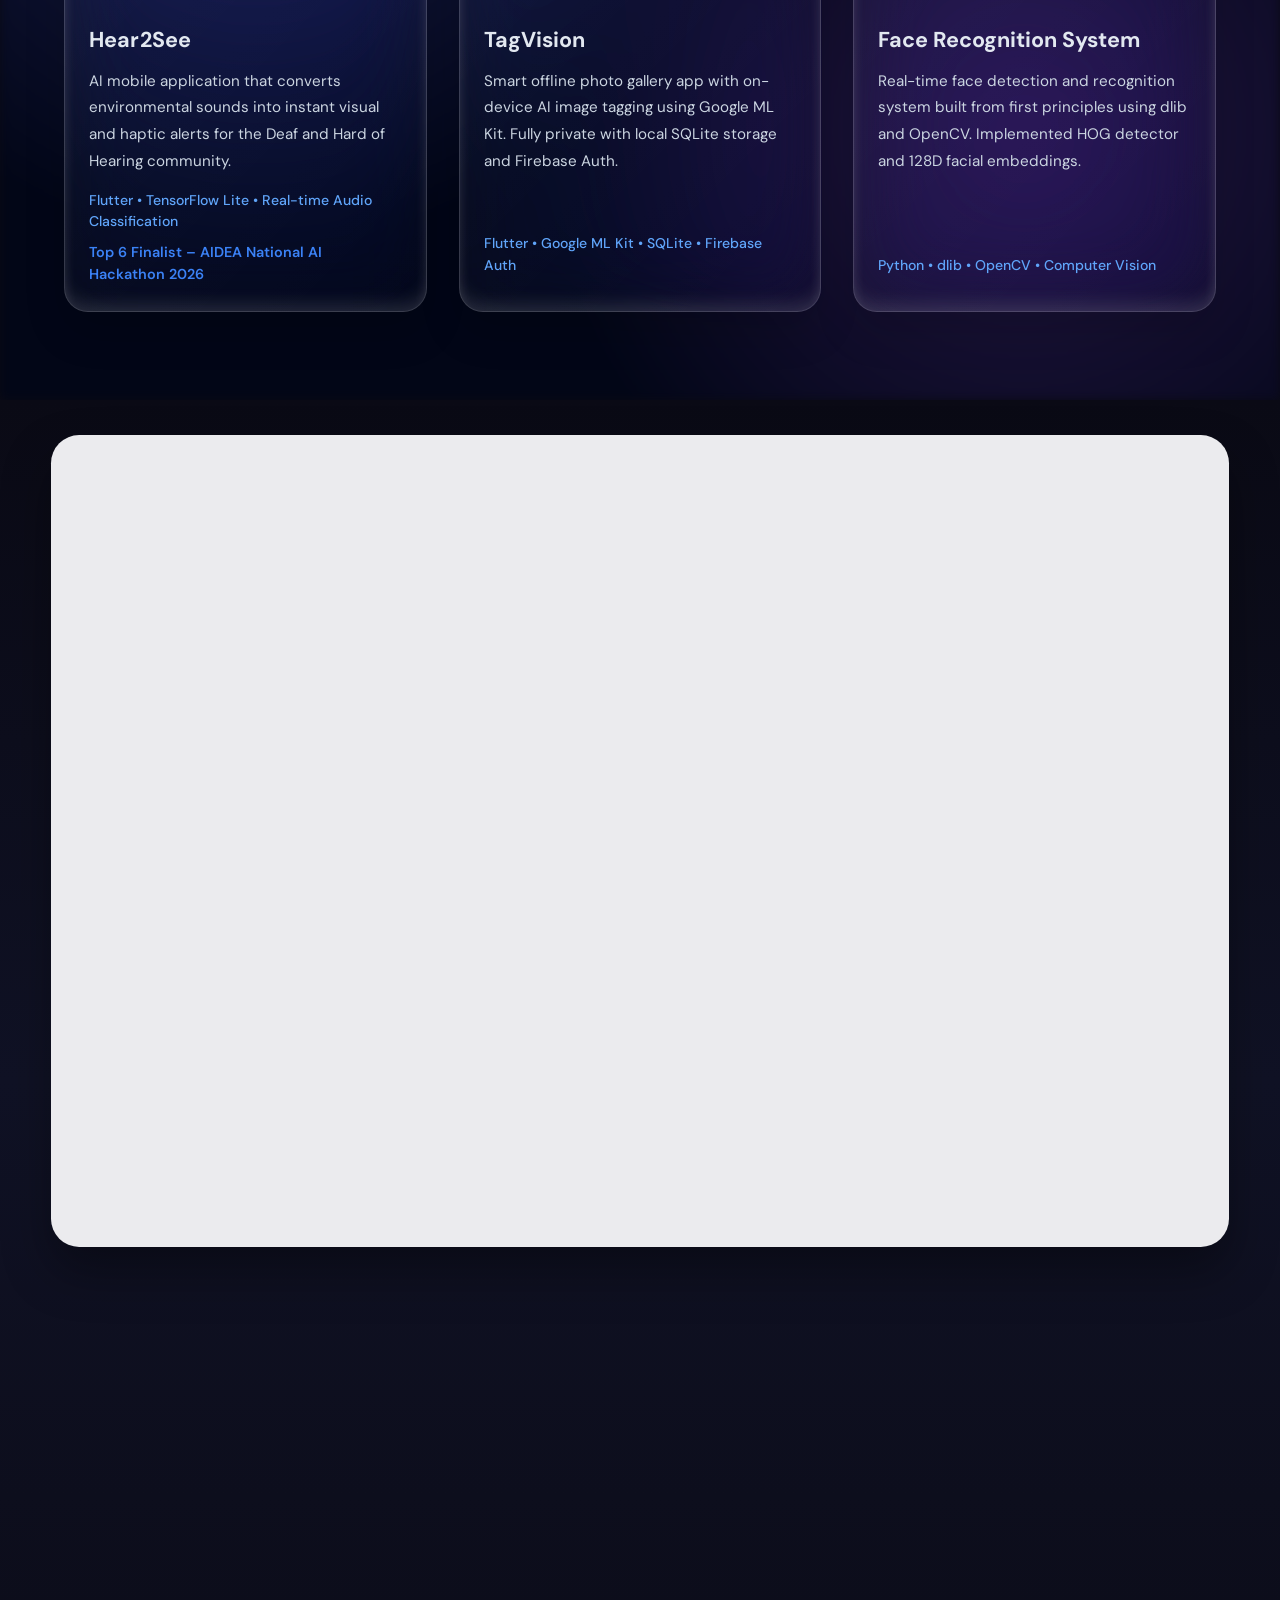
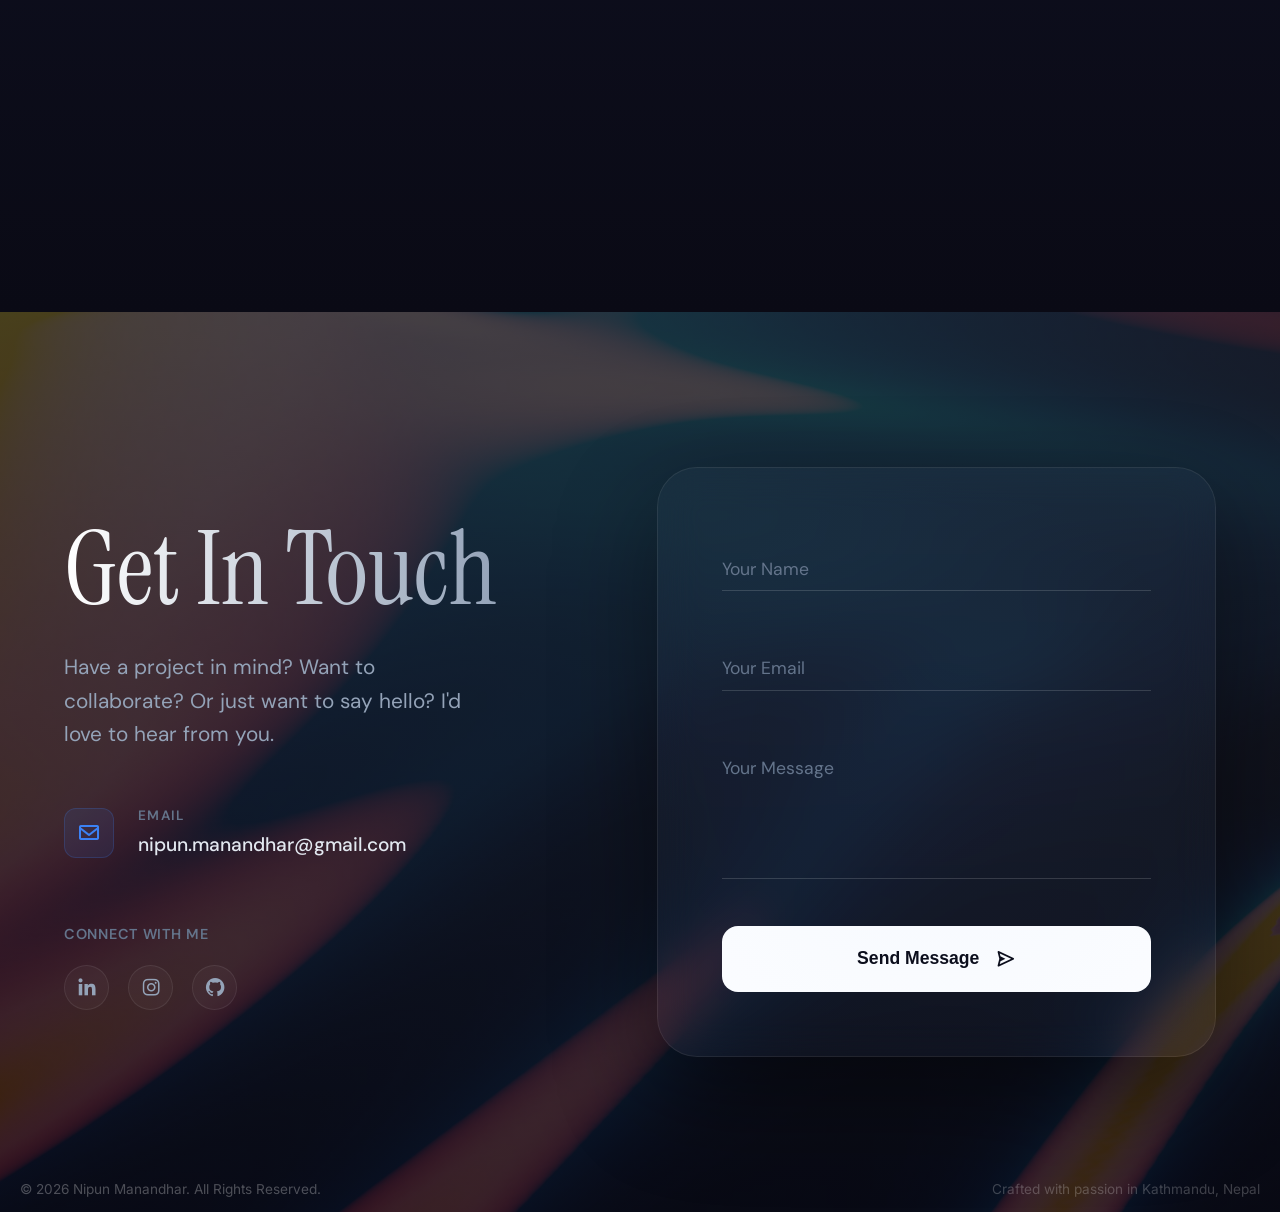
==== commit 4424cdeb: "Minor Change" ====
--- a/homepage.html
+++ b/homepage.html
@@ -110,12 +110,12 @@
 
             <div class="about-card">
                <p class="about-text">
-                  Third-year Computer Science student specializing in AI passionate about solving real-world
-                  problems through intelligent systems, with strong analytical thinking, teamwork, and
-                  continuous learning abilities. Strong foundation in AI, ML with experience in building AI-driven
-                  solutions using Python and Flutter, with hands-on projects in computer vision, mobile
-                  development, and data analysis. A rapid learner with the ability to combine technical engineering with
-                  creative production.
+                  I am a Computer Science student specializing in AI, focused on building intelligent systems
+                  that solve real-world problems. I have a strong foundation in AI and machine learning, with experience
+                  developing AI-driven applications using Python and Flutter, including projects in computer vision,
+                  mobile development, and data analysis. I also have strong capabilities in creative production,
+                  allowing me to build functional software systems while delivering visually engaging digital
+                  experiences. I value continuous learning, teamwork, and strong problem-solving.
                </p>
             </div>
          </div>
